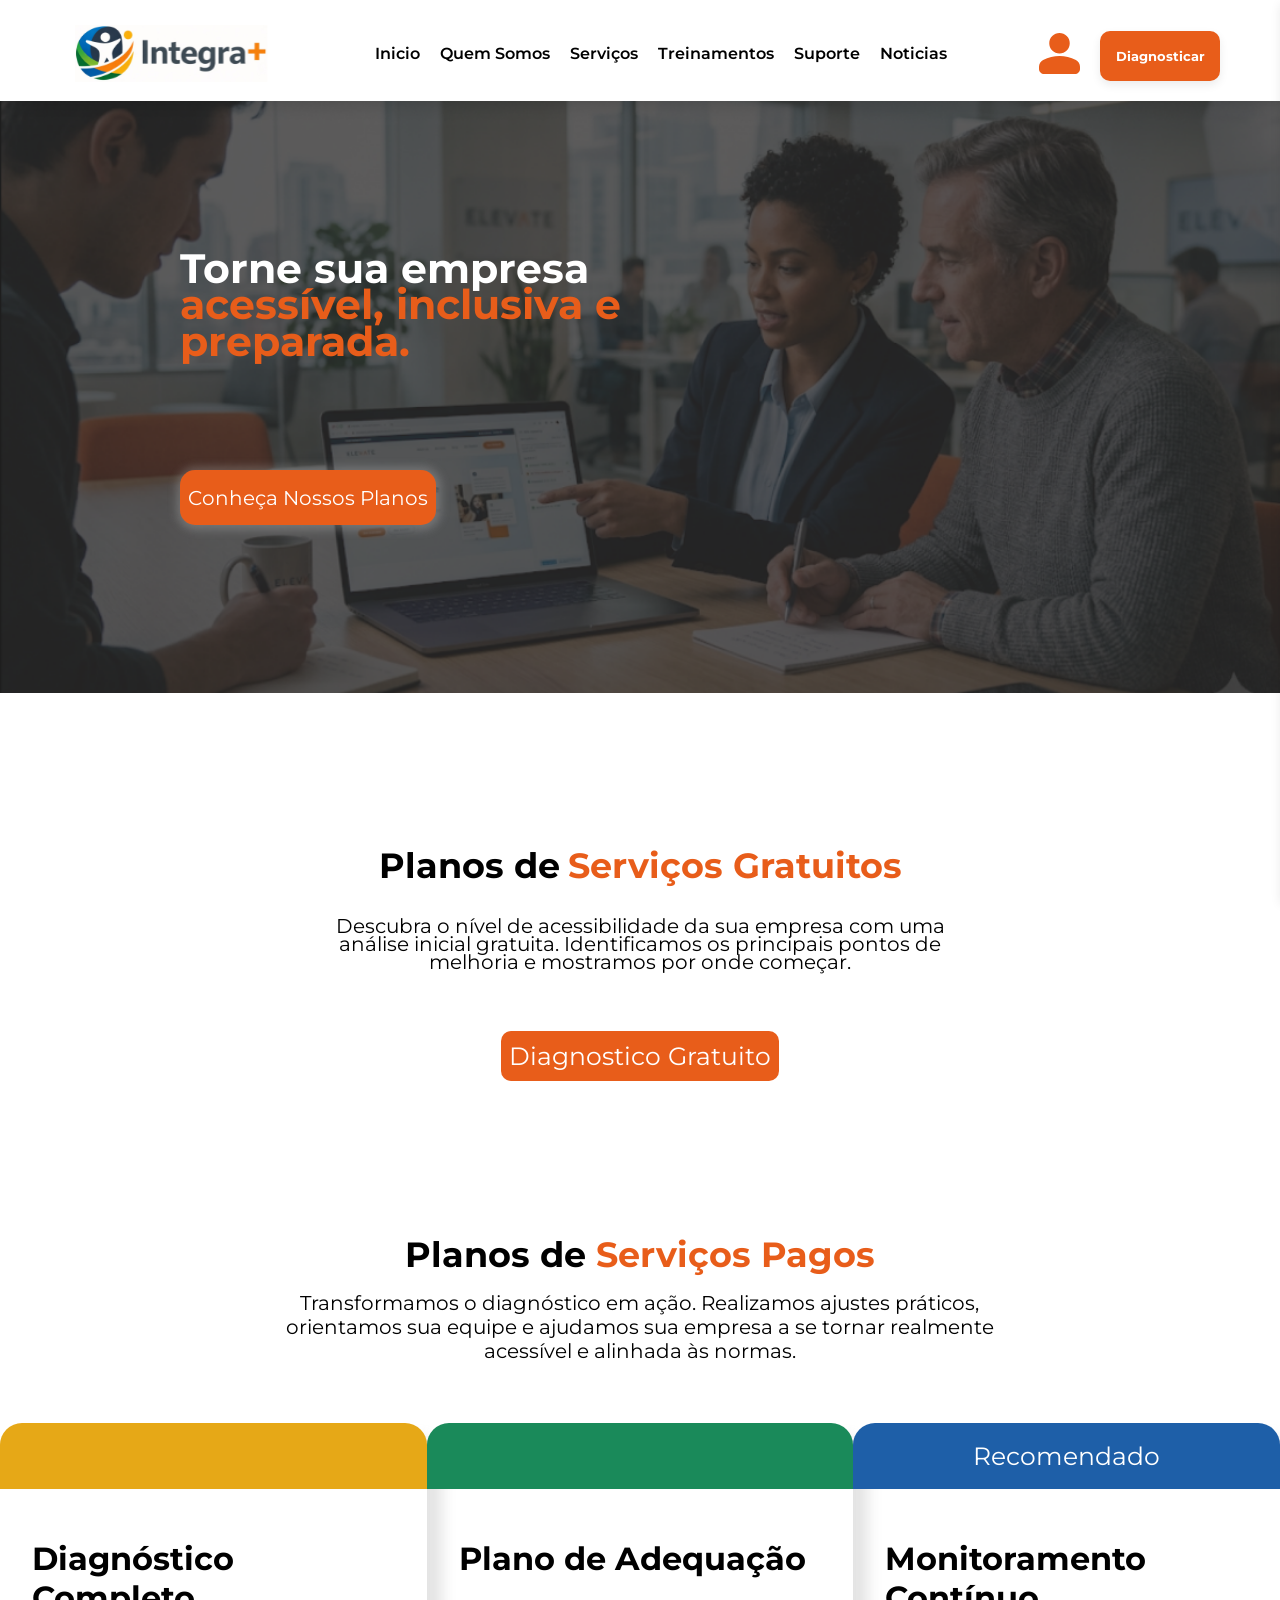
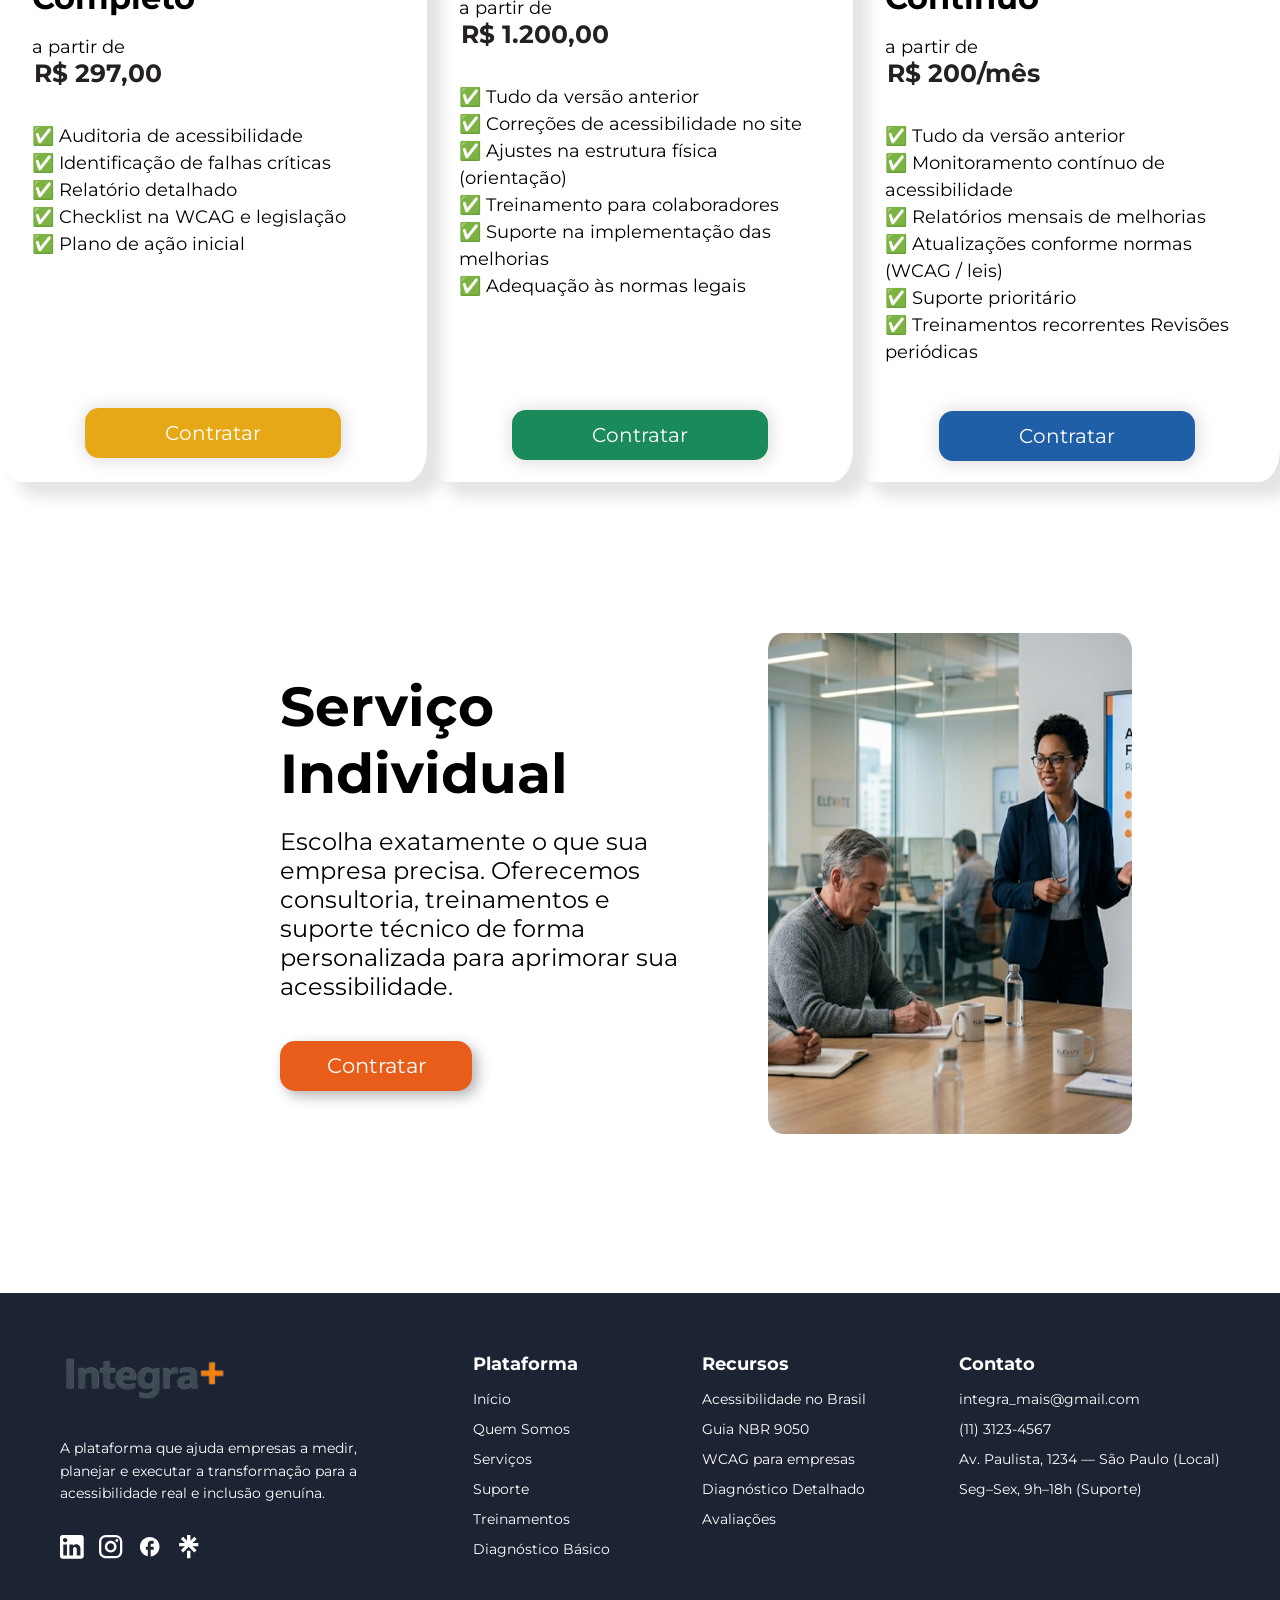
==== pages/03_servicos.html @ da2f867c "trabalho feito" ====
<!DOCTYPE html>
<html lang="pt-br">

<head>
    <meta charset="UTF-8">
    <meta name="viewport" content="width=device-width, initial-scale=1.0">
    <title>Serviços</title>
    <link rel="stylesheet" href="/Css/servicos.css">
    <link rel="stylesheet" href="/Css/header.css">
    <link rel="stylesheet" href="/Css/footer.css">
    <a href="/pages/03_servicos.html"></a>

    <script src="/components/footer.js"></script>
    <script src="/components/header.js"></script>
</head>

<body>
    <header-component></header-component>

    <main>
        <section id="home_page">
            <img src="../img/home-page_serviços.png" alt="" id="home_img">
            <div id="text_home">
                <h1 id="tex_h1">Torne sua empresa <span id="destaque">acessível, inclusiva e preparada.</span></h1>
                <a href="#servicos" id="botao_home">Conheça Nossos Planos</a>
            </div>

        </section>

        <section id="diagnostico">
            <h2 id="titu_h2"> Planos de <span id="destaque"> Serviços Gratuitos</span>
            </h2>
            <p id="titu_p">Descubra o nível de acessibilidade da sua empresa com uma análise inicial gratuita. Identificamos os principais pontos de melhoria e mostramos por onde começar.</p>
            <a href="/pages/07_diagnostico.html" id="botao_diag">Diagnostico Gratuito</a>
        </section>

        <section id="servicos">
            <div id="home_serv">
                <h2 id="serv_h2">Planos de <span id="destaque">Serviços Pagos</span></h2>
                <p id="serv_p">Transformamos o diagnóstico em ação. Realizamos ajustes práticos, orientamos sua equipe e ajudamos sua empresa a se tornar realmente acessível e alinhada às normas.</p>
            </div>

            <div id="conteiner">
                <div class="bloc">
                    <div id="amarelo"></div>
                    <div class="caixa_info">
                        <h3 class="nome_conte">Diagnóstico Completo</h3>
                        <p class="preco">a partir de<br> <span class="num">R$ 297,00</span>
                        </p>
                        <div class="benficios">
                            <p>✅ Auditoria de acessibilidade</p>
                            <p>✅ Identificação de falhas críticas<br></p>
                            <p>✅ Relatório detalhado <br></p>
                            <p>✅ Checklist na WCAG e legislação <br></p>
                            <p>✅ Plano de ação inicial<br></p>
                        </div>
                        <a href="" id="botao_conte">Contratar</a>
                    </div>
                </div>

                <div class="bloc">
                    <div id="azul"></div>
                    <div class="caixa_info">
                        <h3 class="nome_conte">Plano de Adequação</h3>
                        <p class="preco">a partir de<br> <span class="num">R$ 1.200,00</span>
                        </p>
                        <div class="benficios">
                            <p>✅ Tudo da versão anterior</p>
                            <p>✅ Correções de acessibilidade no site<br></p>
                            <p>✅ Ajustes na estrutura física (orientação) <br></p>
                            <p>✅ Treinamento para colaboradores <br></p>
                            <p>✅ Suporte na implementação das melhorias<br></p>
                            <p>✅ Adequação às normas legais<br></p>
                        </div>
                        <a href="" id="botao_conteA">Contratar</a>
                    </div>
                </div>

                <div class="bloc">
                    <div id="verde"> Recomendado</div>
                    <div class="caixa_info">
                        <h3 class="nome_conte">Monitoramento Contínuo</h3>
                        <p class="preco">a partir de<br> <span class="num">R$ 200/mês</span>
                        </p>
                        <div class="benficios">
                            <p>✅ Tudo da versão anterior</p>
                            <p>✅ Monitoramento contínuo de acessibilidade<br></p>
                            <p>✅ Relatórios mensais de melhorias<br></p>
                            <p>✅ Atualizações conforme normas (WCAG / leis)<br></p>
                            <p>✅ Suporte prioritário<br></p>
                            <p>✅ Treinamentos recorrentes Revisões periódicas<br></p>
                        </div>
                        <a href="" id="botao_conteV">Contratar</a>
                    </div>
                </div>
            </div>
        </section>

        <section id="Individual">
            <div id="parte1">
                <h2 id="titulo">Serviço Individual</h2>
                <p id="ind_p">Escolha exatamente o que sua empresa precisa. Oferecemos consultoria, treinamentos e suporte técnico de forma personalizada para aprimorar sua acessibilidade.</p>
                <div id="botao_ind"><a href="/pages/04_treinamentos.html"  >Contratar</a></div>
            </div>
            <div id="parte2">
                <div id="imd_inf"><img src="/img/treinamento_serviços.png" alt=""></div>
            </div>
        </section>

        <section id="espaco"></section>

    </main>

    <footer-componente></footer-componente>
</body>

<div vw class="enabled">
    <div vw-access-button class="active"></div>
    <div vw-plugin-wrapper>
        <div class="vw-plugin-top-wrapper"></div>
    </div>
</div>
<script src="https://vlibras.gov.br/app/vlibras-plugin.js"></script>
<script>
    new window.VLibras.Widget('https://vlibras.gov.br/app')
</script>

<script>
        (function (d) {
            var s = d.createElement("script");
            s.setAttribute("data-account", "SEU_ID_AQUI");
            s.setAttribute("src", "https://cdn.userway.org/widget.js");
            (d.body || d.head).appendChild(s);
        })(document)
</script>


</html>
---- Css/servicos.css ----
@import url('https://fonts.googleapis.com/css2?family=Inter:ital,opsz,wght@0,14..32,100..900;1,14..32,100..900&family=Montserrat:ital,wght@0,100..900;1,100..900&family=Roboto:ital,wght@0,100..900;1,100..900&family=Work+Sans:ital,wght@0,100..900;1,100..900&display=swap');

* {
    margin: 0px;
    padding: 0px;
    box-sizing: border-box;
}

main {
    height: auto;
    color: #fff;
    font-family: "Montserrat", sans-serif;
    display: flex;
    flex-direction: column;
    gap: 80px;
}

#home_page {
    width: 100%;
    height: auto;
    display: flex;
    position: relative;
}

#home_img {
    height: 100%;
    width: 100%;
}

#text_home {
    position: absolute;
    /* border: 1px solid seagreen; */
    width: 40%;
    height: 320px;
    z-index: 1;
    top: 150px;
    left: 180px;
    font-size: 27px;
    line-height: 0.90;
    display: flex;
    flex-direction: column;
    gap: 110px;
}

#destaque {
    color: #E85D1A;
}

#botao_home {
    /* border: 1px solid black; */
    width: 50%;
    height: 55px;
    display: flex;
    justify-content: center;
    align-items: center;
    font-size: 20px;

    background-color: #E85D1A;
    border-radius: 15px;
    box-shadow: 1px 1px 10px 4px rgba(197, 197, 197, 0.3);
}

#botao_home:hover {
    transform: translateY(-3px);
    background-color: rgb(196, 77, 20);
}

#diagnostico {
    /* border: 1px solid green; */
    width: 75%;
    text-align: center;
    height: 380px;
    margin: auto;
    align-items: center;
    flex-direction: column;
    justify-content: center;
    display: flex;
    color: #000;
    gap: 30px;
}

#titu_h2 {
    /* border: 1px solid purple; */
    height: auto;
    width: 80%;
    gap: 8px;
    display: flex;
    justify-content: center;
    align-items: center;
    font-size: 35px;
}

#titu_p {
    /* border: 1px solid navy; */
    height: auto;
    width: 70%;
    font-size: 20px;
    line-height: 0.90;
}

#botao_diag {
    /* border: 1px solid slateblue; */
    background-color: #E85D1A;
    color: #fff;
    height: 50px;
    font-size: 25px;
    width: 29%;
    display: flex;
    justify-content: center;
    align-items: center;
    border-radius: 10px;
    margin-top: 30px;
}

#botao_diag:hover {
    transform: translateY(-3px);
    background-color: rgb(196, 77, 20);
}

/* preços */
#servicos {
    /* border: 3px solid firebrick; */
    width: 100%;
    height: auto;
    display: flex;
    flex-direction: column;
    justify-content: center;
    align-items: center;

}

#home_serv {
    /* border: 1px solid black; */
    width: 80%;
    height: auto;
    display: flex;
    flex-direction: column;
    justify-content: center;
    align-items: center;
    color: #000;
    text-align: center;

}

#serv_h2 {
    font-size: 35px;
}

#serv_p {
    width: 70%;
    margin-top: 15px;
    font-size: 20px;
}

#conteiner {
    margin-top: 40px;
    /* border: 7px solid seagreen; */
    height: 700px;
    width: 100%;
    display: flex;
    justify-content: space-around;
    flex-direction: row;
    align-items: center;
}

.bloc {
    color: #000;
    /* border: 2px solid firebrick; */
    height: 659px;
    width: 428px;
    border-radius: 5%;
    box-shadow: 15px 15px 14px rgba(167, 166, 166, 0.3);
}

.bloc:hover {
    transform: translateY(-5px);
    background-color: #f9f8f8;
}

.caixa_info {
    display: flex;
    justify-content: center;
    align-items: center;
    flex-direction: column;
}

#amarelo {
    /* border: 1px solid black; */
    height: 10%;
    width: 100%;
    background-color: #E6A817;
    border-radius: 22px 22px 0px 0px;
}

#azul {
    /* border: 1px solid black; */
    height: 10%;
    width: 100%;
    background-color: #1A8A5A;
    border-radius: 22px 22px 0px 0px;
}

#verde {
    /* border: 1px solid black; */
    height: 10%;
    width: 100%;
    display: flex;
    justify-content: center;
    align-items: center;
    color: #fff;
    font-size: 25px;
    background-color: #1E5FA8;
    border-radius: 22px 22px 0px 0px;
}

.nome_conte {
    margin-top: 50px;
    /* border: 1px solid purple; */
    width: 85%;
    height: auto;
    font-size: 32px;
}

.preco {
    /* border: 1px solid darkolivegreen; */
    margin-top: 19px;
    width: 85%;
    font-size: 18px;
    height: auto;
}

.num {
    margin-left: 2px;
    font-size: 25px;
    font-weight: bolder;
    color: #252121;
}

.benficios {
    margin-top: 35px;
    /* border: 2px solid slateblue; */
    width: 85%;
    height: auto;
    font-size: 18px;
    line-height: 1.50;
}

#botao_conte {
    width: 60%;
    height: 50px;
    margin-top: 150px;
    color: #ffffff;
    display: flex;
    background-color: #E6A817;
    font-size: 20px;
    justify-content: center;
    align-items: center;
    border-radius: 14px;
    box-shadow: 1px 1px 14px 4px rgba(167, 166, 166, 0.3);
}

#botao_conte:hover {
    background-color: #bf8a0e;
}

#botao_conteA {
    width: 60%;
    height: 50px;
    margin-top: 110px;
    color: #ffffff;
    display: flex;
    background-color: #1A8A5A;
    font-size: 20px;
    justify-content: center;
    align-items: center;
    border-radius: 14px;
    box-shadow: 1px 1px 14px 4px rgba(167, 166, 166, 0.3);
}

#botao_conteA:hover {
    background-color: #0e6740;
}

#botao_conteV {
    width: 60%;
    height: 50px;
    margin-top: 45px;
    color: #ffffff;
    display: flex;
    background-color: #1E5FA8;
    font-size: 20px;
    justify-content: center;
    align-items: center;
    border-radius: 14px;
    box-shadow: 1px 1px 14px 4px rgba(167, 166, 166, 0.3);
}

#botao_conteV:hover {
    background-color: #134278;
}

#Individual {
    /* border: 1px solid #E6A817; */
    width: 100%;
    height: 590px;
    display: flex;
    flex-direction: row;
}

#parte1 {
    /* border: 1px solid red; */
    width: 60%;
    height: 100%;
    color: #000;
}

#titulo {
    font-size: 55px;
    margin-left: 280px;
    margin-top: 90px;
}

#ind_p {
    font-size: 24px;
    /* border: 2px solid slateblue; */
    margin-top: 20px;
    width: 55%;
    margin-left: 280px;
}

#botao_ind {
    /* border: 1px solid seagreen; */
    font-size: 21px;
    display: flex;
    color: #ffffff;
    justify-content: center;
    align-items: center;
    margin-left: 280px;
    margin-top: 40px;
    height: 50px;
    width: 25%;
    border-radius: 15px;
    background-color: #E85D1A;
    box-shadow: 5px 5px 14px rgba(0, 0, 0, 0.3);
}

#botao_ind:hover {
    background-color: rgb(196, 77, 20);
}

#imd_inf {
    /* border:2px solid #1a1de8; */
    height: 85%;
    width: 90%;
    display: flex;
    margin-top: 50px;
}

#imd_inf img {
    height: 100%;
    width: 100%
}

#espaco {
    height: 40px;
}

.enabled {
    position: fixed !important;
    bottom: 20px !important;
    right: 10px !important;
    left: auto !important;
}

div#userwayAccessibilityIcon,
.userway_buttons_wrapper,
.u_w {

    bottom: 20px !important;
    left: 22px !important;
    right: auto !important;
    top: auto !important;
}

@media (min-width: 768px) and (max-width: 1024px) {
    main {
        gap: 50px;
    }

    /* Hero */
    #text_home {
        width: 55%;
        top: 80px;
        left: 60px;
        font-size: 22px;
        gap: 70px;
        height: auto;
    }

    #botao_home {
        width: 65%;
        height: 50px;
        font-size: 18px;
    }

    /* Diagnóstico */
    #diagnostico {
        width: 90%;
        height: auto;
        padding: 40px 0;
        gap: 20px;
    }

    #titu_h2 {
        font-size: 28px;
        width: 100%;
    }

    #titu_p {
        font-size: 17px;
        width: 85%;
    }

    #botao_diag {
        font-size: 20px;
        width: 42%;
        height: 48px;
    }

    /* Serviços */
    #home_serv {
        width: 90%;
    }

    #serv_h2 {
        font-size: 28px;
    }

    #serv_p {
        font-size: 17px;
        width: 85%;
    }

    #conteiner {
        height: auto;
        flex-direction: column;
        gap: 30px;
        padding: 0 20px;
        align-items: center;
    }

    .bloc {
        width: 90%;
        max-width: 480px;
        height: auto;
        padding-bottom: 30px;
    }

    #amarelo,
    #azul,
    #verde {
        height: 70px;
    }

    .nome_conte {
        margin-top: 30px;
        font-size: 26px;
    }

    #botao_conte,
    #botao_conteA,
    #botao_conteV {
        margin-top: 30px;
        width: 70%;
    }

    /* Seção Individual */
    #Individual {
        display: flex;
        align-items: center;
        justify-content: center;
        height: auto;
    }

    #parte1 {
        width: 100%;
        display: flex;
        flex-direction: column;
        align-items: center;
        text-align: center;
    }

    #titulo {
        font-size: 40px;
        margin-left: 0;
        margin-top: 50px;
        width: 80%;
    }

    #ind_p {
        font-size: 20px;
        width: 80%;
        margin-left: 0;
    }

    #botao_ind {
        margin-left: 0;
        width: 50%;
        font-size: 18px;
    }

    #imd_inf {
        display: none;
    }
}

/* celular */
@media (max-width: 600px) {
    main {
        gap: 40px;
    }

    /* Hero */
    #home_page {
        min-height: 320px;
    }

    #home_img {
        object-fit: cover;
        min-height: 320px;
    }

    #text_home {
        width: 85%;
        top: 40px;
        left: 20px;
        font-size: 16px;
        gap: 40px;
        height: auto;
    }

    #botao_home {
        width: %;
        height: 44px;
        font-size: 15px;
        border-radius: 10px;
    }

    /* Diagnóstico */
    #diagnostico {
        width: 95%;
        padding: 30px 0;
        gap: 16px;
        height: auto;
    }

    #titu_h2 {
        font-size: 22px;
        width: 100%;
        flex-direction: column;
        text-align: center;
    }

    #titu_p {
        font-size: 15px;
        width: 95%;
        line-height: 1.4;
    }

    #botao_diag {
        font-size: 16px;
        width: 70%;
        height: 44px;
    }

    /* Serviços */
    #servicos {
        padding: 0 10px;
    }

    #home_serv {
        width: 100%;
    }

    #serv_h2 {
        font-size: 22px;
    }

    #serv_p {
        font-size: 15px;
        width: 95%;
    }

    #conteiner {
        flex-direction: column;
        height: auto;
        gap: 24px;
        padding: 0 10px;
        margin-top: 24px;
    }

    .bloc {
        width: 100%;
        max-width: 100%;
        height: auto;
        padding-bottom: 24px;
        border-radius: 16px;
    }

    .bloc:hover {
        transform: none;
    }

    #amarelo,
    #azul,
    #verde {
        height: 60px;
        font-size: 18px;
    }

    .nome_conte {
        margin-top: 20px;
        font-size: 22px;
    }

    .preco {
        font-size: 15px;
        margin-top: 12px;
    }

    .num {
        font-size: 20px;
    }

    .benficios {
        font-size: 15px;
        margin-top: 20px;
    }

    #botao_conte,
    #botao_conteA,
    #botao_conteV {
        width: 80%;
        height: 44px;
        font-size: 16px;
        margin-top: 20px;
    }

    /* Seção Individual */
    #Individual {
        display: flex;
        align-items: center;
        justify-content: center;
        height: auto;
    }

    #parte1 {
        width: 100%;
        display: flex;
        flex-direction: column;
        align-items: center;   
        text-align: center;
    }

    #titulo {
        font-size: 28px;
        margin-left: 0;        
        margin-top: 30px;
        width: 85%;
    }

    #ind_p {
        font-size: 15px;
        width: 85%;
        margin-left: 0;      
        margin-top: 12px;
    }

    #botao_ind {
        margin-left: 0;         
        margin-top: 20px;
        width: 70%;
        height: 44px;
        font-size: 15px;
    }

    #imd_inf {
        display: none;
    }
}
---- Css/header.css ----
@import url('https://fonts.googleapis.com/css2?family=Inter:ital,opsz,wght@0,14..32,100..900;1,14..32,100..900&family=Montserrat:ital,wght@0,100..900;1,100..900&family=Roboto:ital,wght@0,100..900;1,100..900&family=Work+Sans:ital,wght@0,100..900;1,100..900&display=swap');


*{
    margin: 0px;
    padding: 0px;
    box-sizing: border-box;
}

/*Parte adicional do código, tive que adicionar como forma de tornar a header 
responsiva de verdade*/

.header_container{
    max-width: 1200px;
    margin: 0 auto;
    padding: 0 20px;

    display: flex;
    align-items: center;
    justify-content: space-between;
}

header{
    box-shadow: 0px 4px 10px rgb(0, 0, 0,  0.08);
    gap: 30px;
    margin-top: 30px;
    background-color: white;
    padding-top: 10px;
    margin-top: 0px;
    
}

.container_logo{
    padding: 15px;

}

.links_container{
    display: flex;
    align-items: center;
    justify-content: center;
    gap: 20px;
    font-family: "Montserrat", sans-serif;
    font-optical-sizing: auto;
    font-weight: 600;
    font-style: normal;
    font-style: normal;
}

.links_container a{
    position: relative;
    padding-bottom: 5px;
    transition: color 0.3s ease;
}

.links_container a:hover{
    color: #E85D1A;
}

.links_container a::after{
    content: '';
    position: absolute;
    bottom: 0;
    left: 50%;
    width: 0;
    height: 2px;
    background-color: #E85D1A;
    transition: width 0.3 ease, left 0.3s ease; 
}

.links_container a:hover::after{
    width: 100%;
    left: 0;
}

.container_botoes{
    display: flex;
    align-items: center;
    gap: 20px;
}

.botao_de_diagnostico{
    width: 120px;
    height: 50px;
    border-radius: 10px;
    border: none;
    font-family: "Montserrat", sans-serif;
    font-weight: 700;
    color:white;
    background-color: #E85D1A;
    box-shadow: 0px 4px 10px rgb(0, 0, 0,  0.08);
    transition: transform 0.3s ease; 
    cursor: pointer;
}

.botao_de_diagnostico:hover{
    transform: scale(1.1);
    box-shadow: 0px 6px 15px rgb(232, 93, 26, 0.4);
}

.icone_perfil {
    display: block;
    background: none;
    border: none;
    cursor: pointer;
    transition: transform 0.3s ease, box-shadow 0.3s ease;
}

.botao_menu_lateral{
    display: none;
    background: none;
    border: none;
    cursor: pointer;
    transition: transform 0.3s ease, box-shadow 0.3s ease;
}
.icone_perfil:hover{
    transform: translateY(-5px);
    filter: drop-shadow(0px 5px 10px rgb(232, 93, 26, 0.3));
}

.botao_menu_lateral:hover{
    transform: translateY(-5px);
}

.botao_menu_lateral img{
    width: 35px;
    height: auto;
    display: block;
    
}


/* Estilização do menu lateral 
-------------------------------------*/

/*area de fora do menu*/

.container_menu_lateral{
    position: fixed;
    top: 0px;
    right: 0px;
    width: 300px;
    height: 100vh;
    background-color: white;
    z-index: 2000;
    padding: 20px;
    box-shadow: 0px 4px 10px rgb(0, 0, 0,  0.08); 

    transform: translateX(100%);
    transition: transform 0.4s ease-in-out;

    display: flex;
    flex-direction: column;
} 

.container_menu_lateral.ativo{
    transform: translateX(0);
}
/*area de dentro do menu*/

.header_menu_lateral{
    display: flex;
    justify-content: space-between;
    align-items: center;
    width: 100%;
    margin-bottom: 20px;

}

.botoes_menu_lateral{
    display: flex;
    gap: 15px;
    margin-top: 40px;

}

.botao_cadastre_se{
    width: 120px;
    height: 40px;
    font-family: "Montserrat", sans-serif;
    font-size: 14px;
    cursor: pointer;
    background-color: #E85D1A;
    color: white;
    border-radius: 10px;
    border: none;
    font-weight: 600;
}


.botao_entrar{
    width: 100px;
    height: 40px;
    background: none;
    border: 2px solid black;
    padding: 10px 15px;
    border-radius: 10px;
    font-weight: 600;
    font-size: 14px;
}

.botao_fechar{
    background: none;
    border: none;
    cursor: pointer;
    margin-left: 50px;
}

.menu_lateral_links{
    display: flex;
    flex-direction: column;
    gap: 20px;
    margin-top: 30px;
    font-family: "Montserrat", sans-serif;
    font-weight: 600
    
}

.menu_lateral_links a, 
.botoes_menu_lateral button, 
.botao_fechar {
    transition: all 0.3s ease;
    cursor: pointer;
    position: relative;
}

.menu_lateral_links a:hover {
    color: #E85D1A;
}  

.menu_lateral_links a::after {
    content: '';
    position: absolute;
    bottom: -2px;
    left: 50%;
    width: 0;
    height: 2px;
    background-color: #E85D1A;
    transition: width 0.3s ease, left 0.3s ease;
}

.menu_lateral_links a:hover::after {
    width: 100%;
    left: 0;
}

.botoes_menu_lateral button:hover {
    transform: translateY(-5px); 
    box-shadow: 0px 5px 15px rgba(0, 0, 0, 0.1);       
    }

.botao_fechar:hover {
    transform: translateY(-3px);
    filter: brightness(1.2);
    }


    a{ 
        text-decoration: none;
        color: inherit;
    }

.overlay{
    position: fixed;
    top: 0;
    left: 0;
    width: 100%;
    height: 100%;
    background: rgba(0, 0, 0, 0.5);
    z-index: 1500;
    display: none;
}

.overlay.ativo{
    display: block;
}

/*-------------   VERSÃO TABLET  -----------------*/

    @media(max-width: 1024px) and (min-width: 421px) {
      
        header {
            padding: 10px;
            justify-content: space-between;
            padding-left: 40px;
        }

        .links_container{
            display: none;
        }

        .container_logo{
            margin-left: 0;
            padding: 10px 0;;

        }

        .container_botoes{
            display: flex;
            gap: 15px;
            padding-right: 40px;
        }

        .botao_de_diagnostico{
            display: none;
        }

        .botao_menu_lateral{
           display: block;
           cursor: pointer;
        }
}   




/*-------------  VERSÃO MOBILE -----------------*/

 @media(max-width: 420px) {

      header {
            padding-left: 0;
            justify-content: space-between;
            margin-left: 0;
        }

        .links_container{
            display: none;
        }

        .container_logo{
            margin-left: 0;
            padding: 5px;

        }

        .container_botoes{
            display: flex;
            gap: 15px;
            padding-right: 40px;
        }

        .botao_de_diagnostico{
            display: none;
        }

        .botao_menu_lateral{
           display:inline;
           cursor: pointer;
        } 
    }
---- Css/footer.css ----
@import url('https://fonts.googleapis.com/css2?family=Inter:ital,opsz,wght@0,14..32,100..900;1,14..32,100..900&family=Montserrat:ital,wght@0,100..900;1,100..900&family=Roboto:ital,wght@0,100..900;1,100..900&family=Work+Sans:ital,wght@0,100..900;1,100..900&display=swap');

*{
    padding: 0px;
    box-sizing: border-box;
    margin: 0px;
}

footer{
    background-color:#1C2333 ;
    font-family: "Montserrat", sans-serif;
    padding: 60px 0; 
}


.footer_container{
    max-width: 1200px;
    margin: 0 auto;
    padding: 0 20px;

    display: flex;
    justify-content: space-between; 
    align-items: flex-start; 
    flex-wrap: wrap;
    gap: 30px; 
}


.footer_info {
    flex: 1; 
    min-width: 250px; 
    max-width: 320px; 
}

.logo_footer{
    width: 180px;
    margin-bottom: 25px; 
}

.footer_description {
    color: white;
    font-size: 14px;
    line-height: 1.6; 
    margin-bottom: 30px; 
}

.container_rede_sociais{
    display: flex;
    gap: 15px;
}

.container_rede_sociais img {
    width: 24px;
}

.footer_links{
    display: flex;
    flex-direction: column;

}

.footer_links h4 {
    color: white;
    font-weight: 700;
    font-size: 18px;
    text-transform: none;
    margin-bottom: 15px;
}


.footer_links nav{
    display: flex;
    flex-direction: column;
    gap: 12px; 
}


.footer_links a, .info_contato {
    color: white;
    text-decoration: none;
    font-size: 14px;
    font-weight: 400;
}

.footer_links a:hover {
    text-decoration: underline;
}

footer-componente{
    display: block; 
    transform: translateY(30px);
    transition: all 1.2s cubic-bezier(0.22, 1, 0.36, 1);
}

footer-componente.footer-visivel{
    opacity: 1;
    transform: translateY(0);
}

.container_rede_sociais a img{
    transition: transform 0.3s ease;
}

.container_rede_sociais a:hover img{
    transform: scale(1.2) translateY(-8px);
    filter: drop-shadow(0px 0px 10px rgba(232, 93, 26, 0.6)) brightness(1.2);
}

.footer_links a{
    position: relative;
    transition: color 0.3s ease, padding-left 0.3s ease;
}

.footer_links a:hover{
    color: #E85D1A;
    padding-left: 5px;
    text-decoration: none;
}

.footer_links nav a {
    transition: transform 0.3s ease, color 0.3s ease;
    display: inline-block; 
}

.footer_links nav a:hover {
    transform: translateX(8px);
    color: #E85D1A;
}

.coluna {
    opacity: 0;
    transform: translateY(30px);
    transition: opacity 0.6s ease, transform 0.6s ease;
}

/* ------------------ Tablet ------------------ */

@media (max-width: 1024px){

    .footer_container {
        justify-content: flex-start; 
        gap: 40px;
    }
}

/* ------------------ Mobile ------------------ */

@media (max-width: 768px){
    .footer_container {
        flex-direction: row; 
        align-items: flex-start;
        gap: 40px;
    }

    .footer_info {
        max-width: 100%; 
        width: 100%;
    }

        .footer_plataforma{
            width: 100%;
        }

        .footer_plataforma nav{
            gap:15px
        }

        .footer_links h4{
            margin-bottom: 10px;
        }

         .footer_recursos{
            display: none;
          }

          .footer_contato{
            display: none;
          }
    }
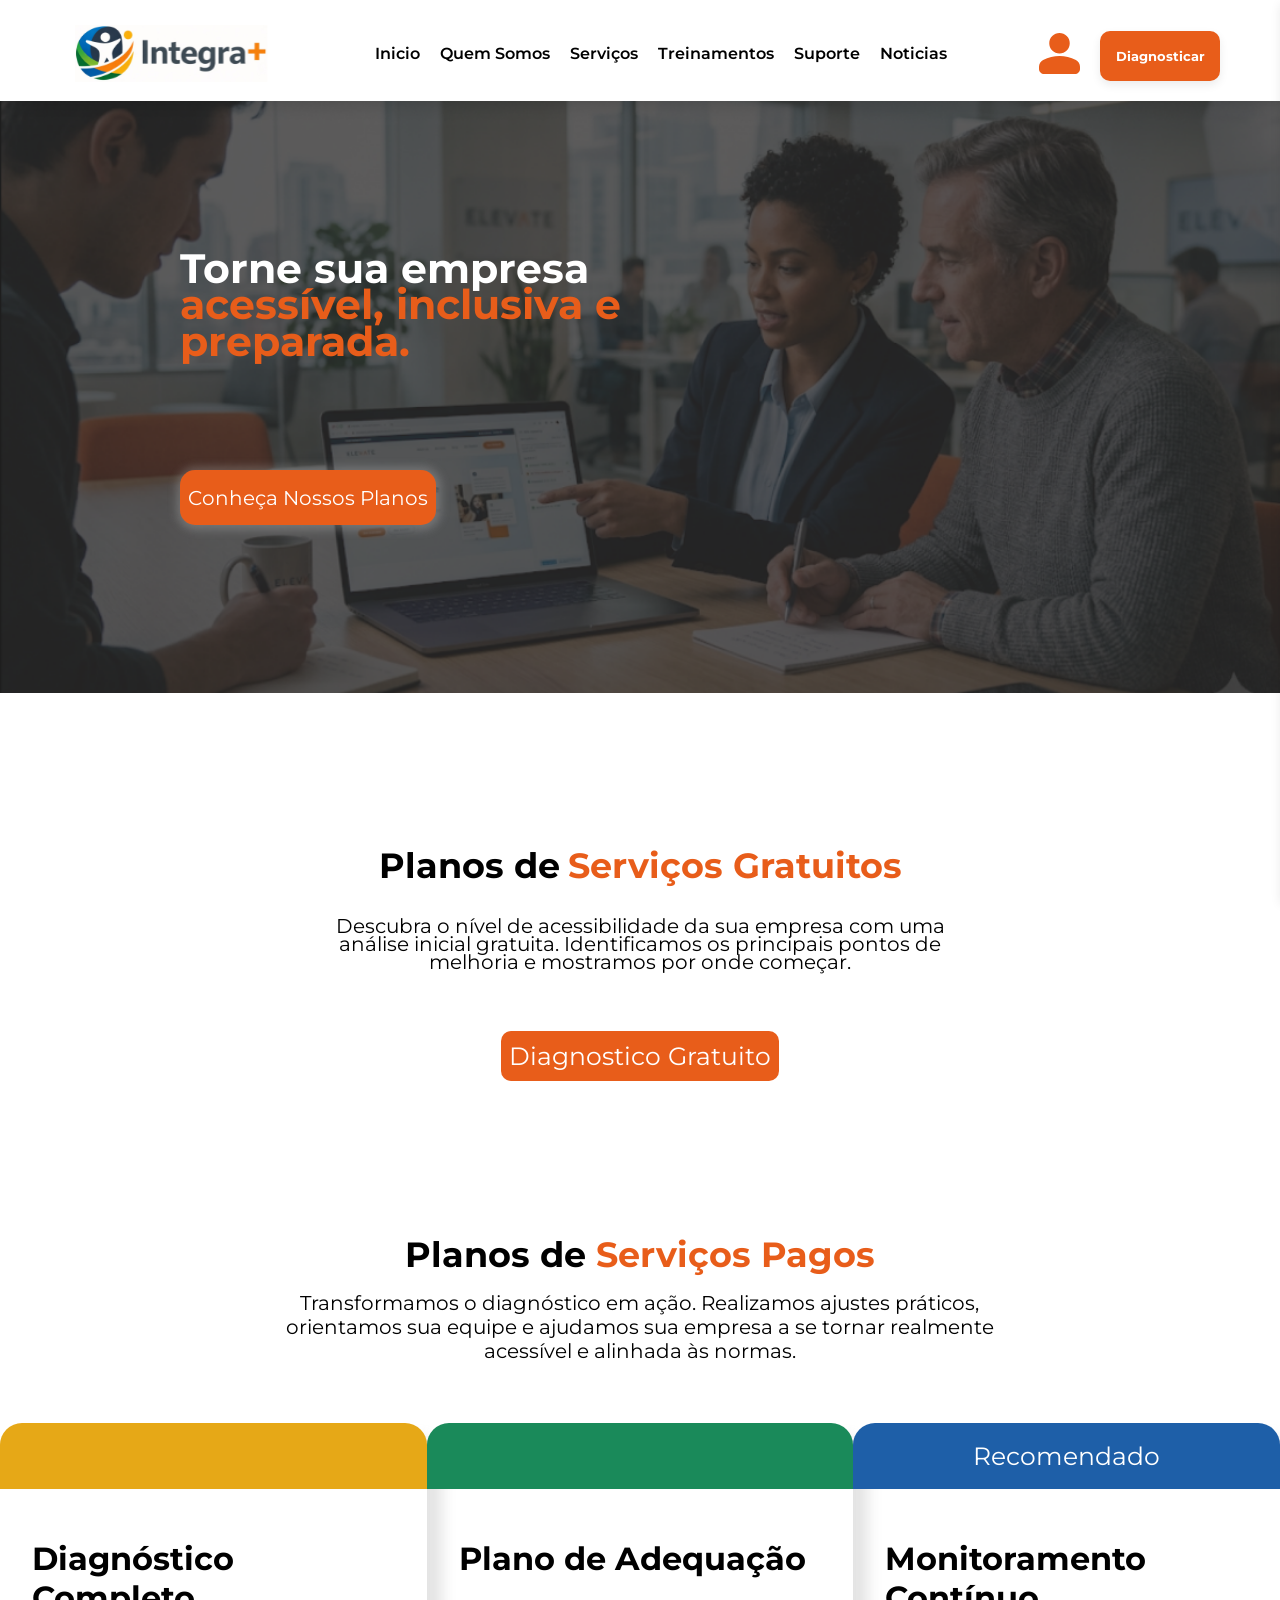
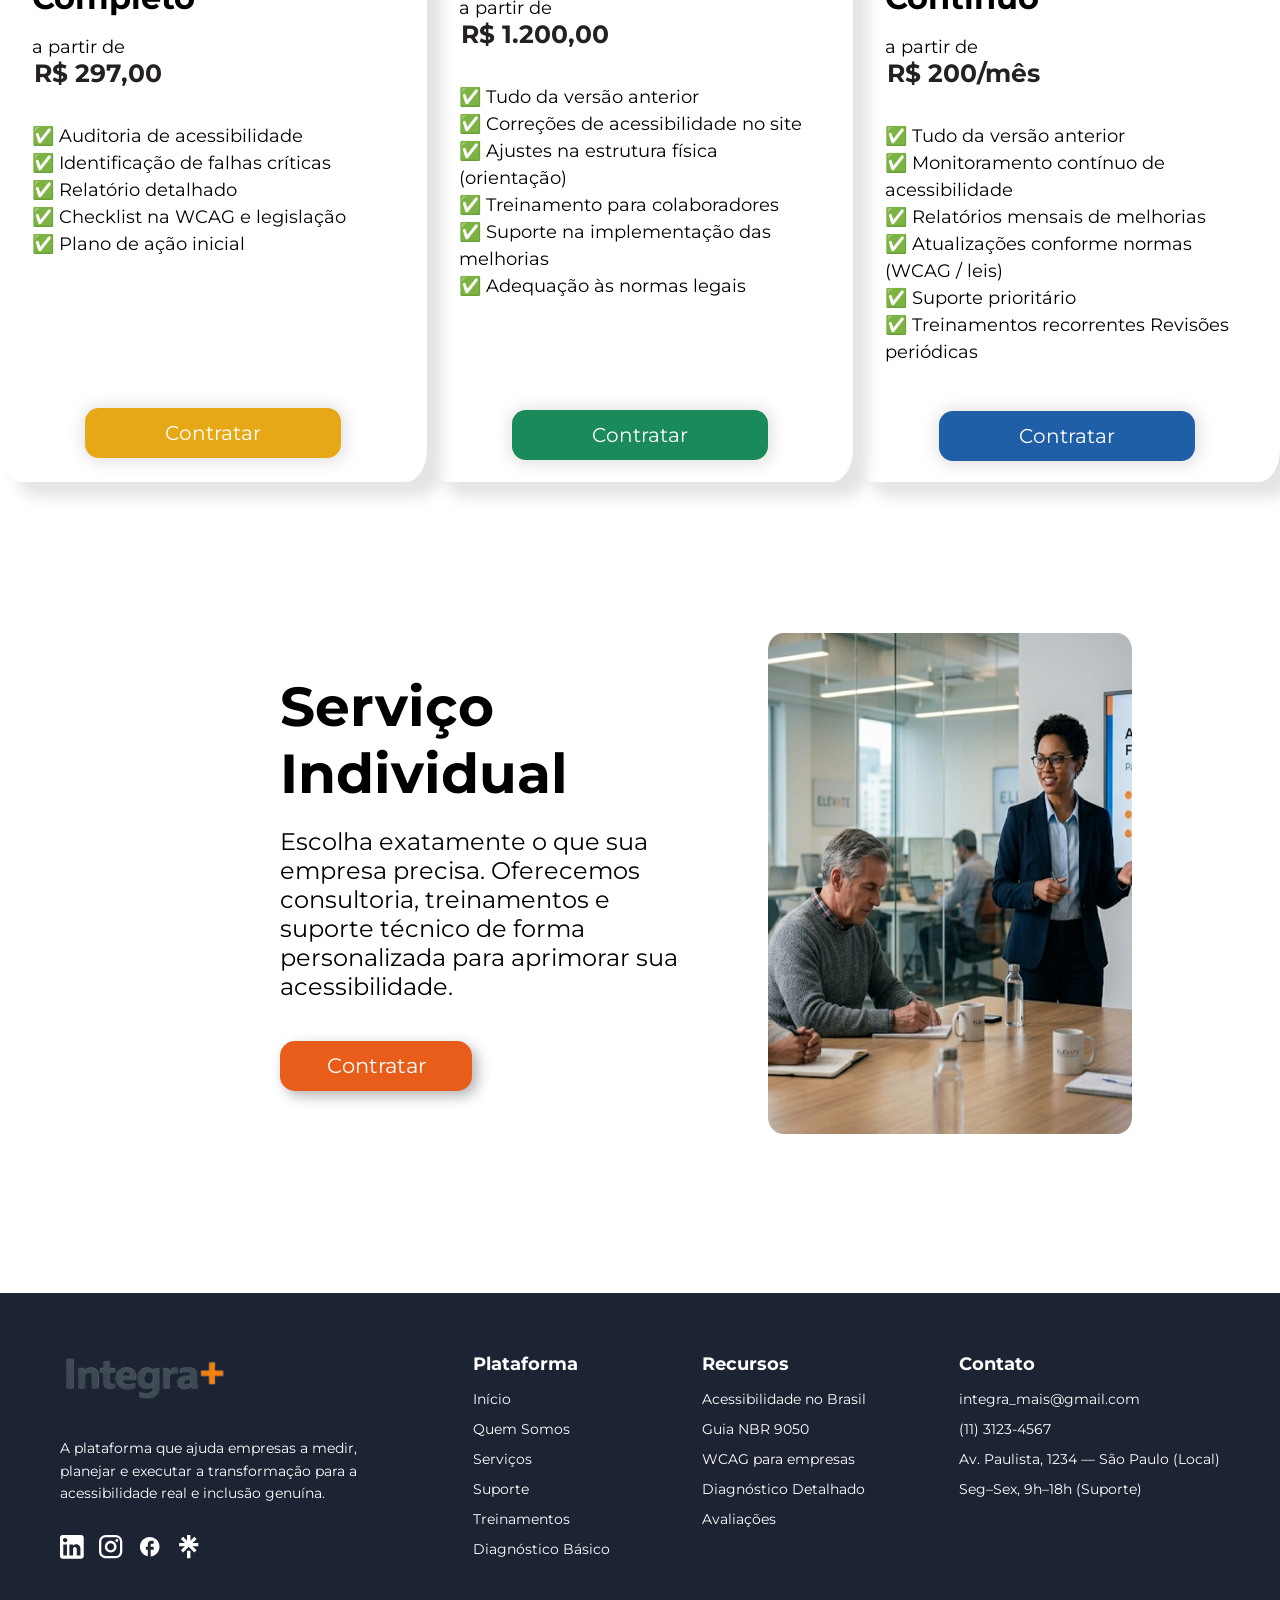
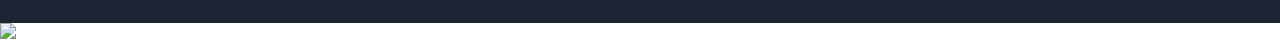
==== commit 676a594c: "Enviando tudo para o github" ====
--- a/pages/03_servicos.html
+++ b/pages/03_servicos.html
@@ -134,5 +134,5 @@
         })(document)
 </script>
 
-
+<script src="../Js/chatbot.js"></script>
 </html>
--- a/Css/servicos.css
+++ b/Css/servicos.css
@@ -386,8 +386,6 @@
     main {
         gap: 50px;
     }
-
-    /* Hero */
     #text_home {
         width: 55%;
         top: 80px;
@@ -520,7 +518,6 @@
         gap: 40px;
     }
 
-    /* Hero */
     #home_page {
         min-height: 320px;
     }
@@ -540,7 +537,7 @@
     }
 
     #botao_home {
-        width: %;
+        width:50%;
         height: 44px;
         font-size: 15px;
         border-radius: 10px;
--- a/Css/header.css
+++ b/Css/header.css
@@ -351,3 +351,23 @@
         } 
     }
 
+/*------------------Posicionamento das ferramentas de sustentabilidade------------------------*/
+
+.enabled{
+    position: fixed !important;
+    bottom: 20px !important;
+    right: 10px !important;
+    left: auto !important;
+}
+
+div#userwayAccessibilityIcon, 
+.userway_buttons_wrapper, 
+.u_w {
+
+    bottom: 20px !important;
+    left: 10px !important;
+    right: auto !important; 
+    top: auto !important;
+}
+
+
--- a/Css/footer.css
+++ b/Css/footer.css
@@ -179,3 +179,22 @@
           }
     }
 
+/*------------------Posicionamento das ferramentas de sustentabilidade------------------------*/
+
+.enabled{
+    position: fixed !important;
+    bottom: 20px !important;
+    right: 10px !important;
+    left: auto !important;
+}
+
+div#userwayAccessibilityIcon, 
+.userway_buttons_wrapper, 
+.u_w {
+
+    bottom: 20px !important;
+    left: 10px !important;
+    right: auto !important; 
+    top: auto !important;
+}
+
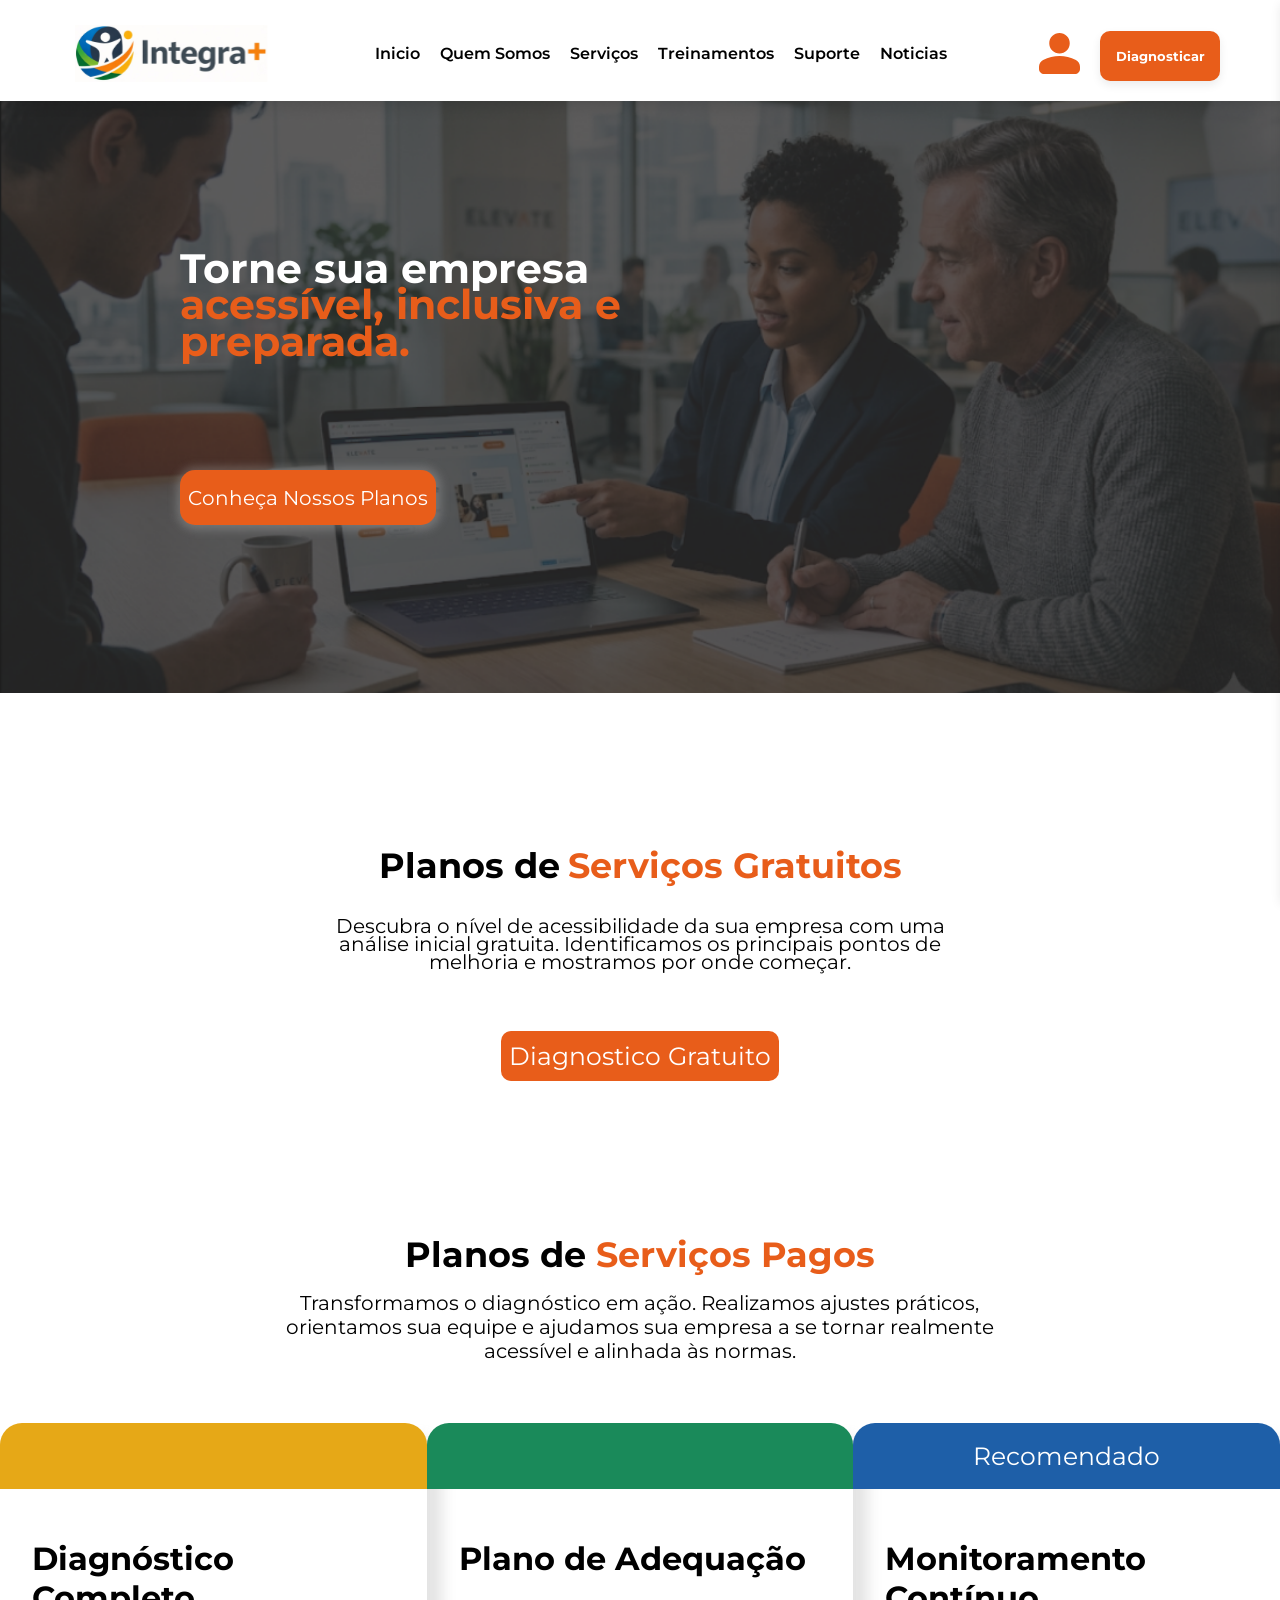
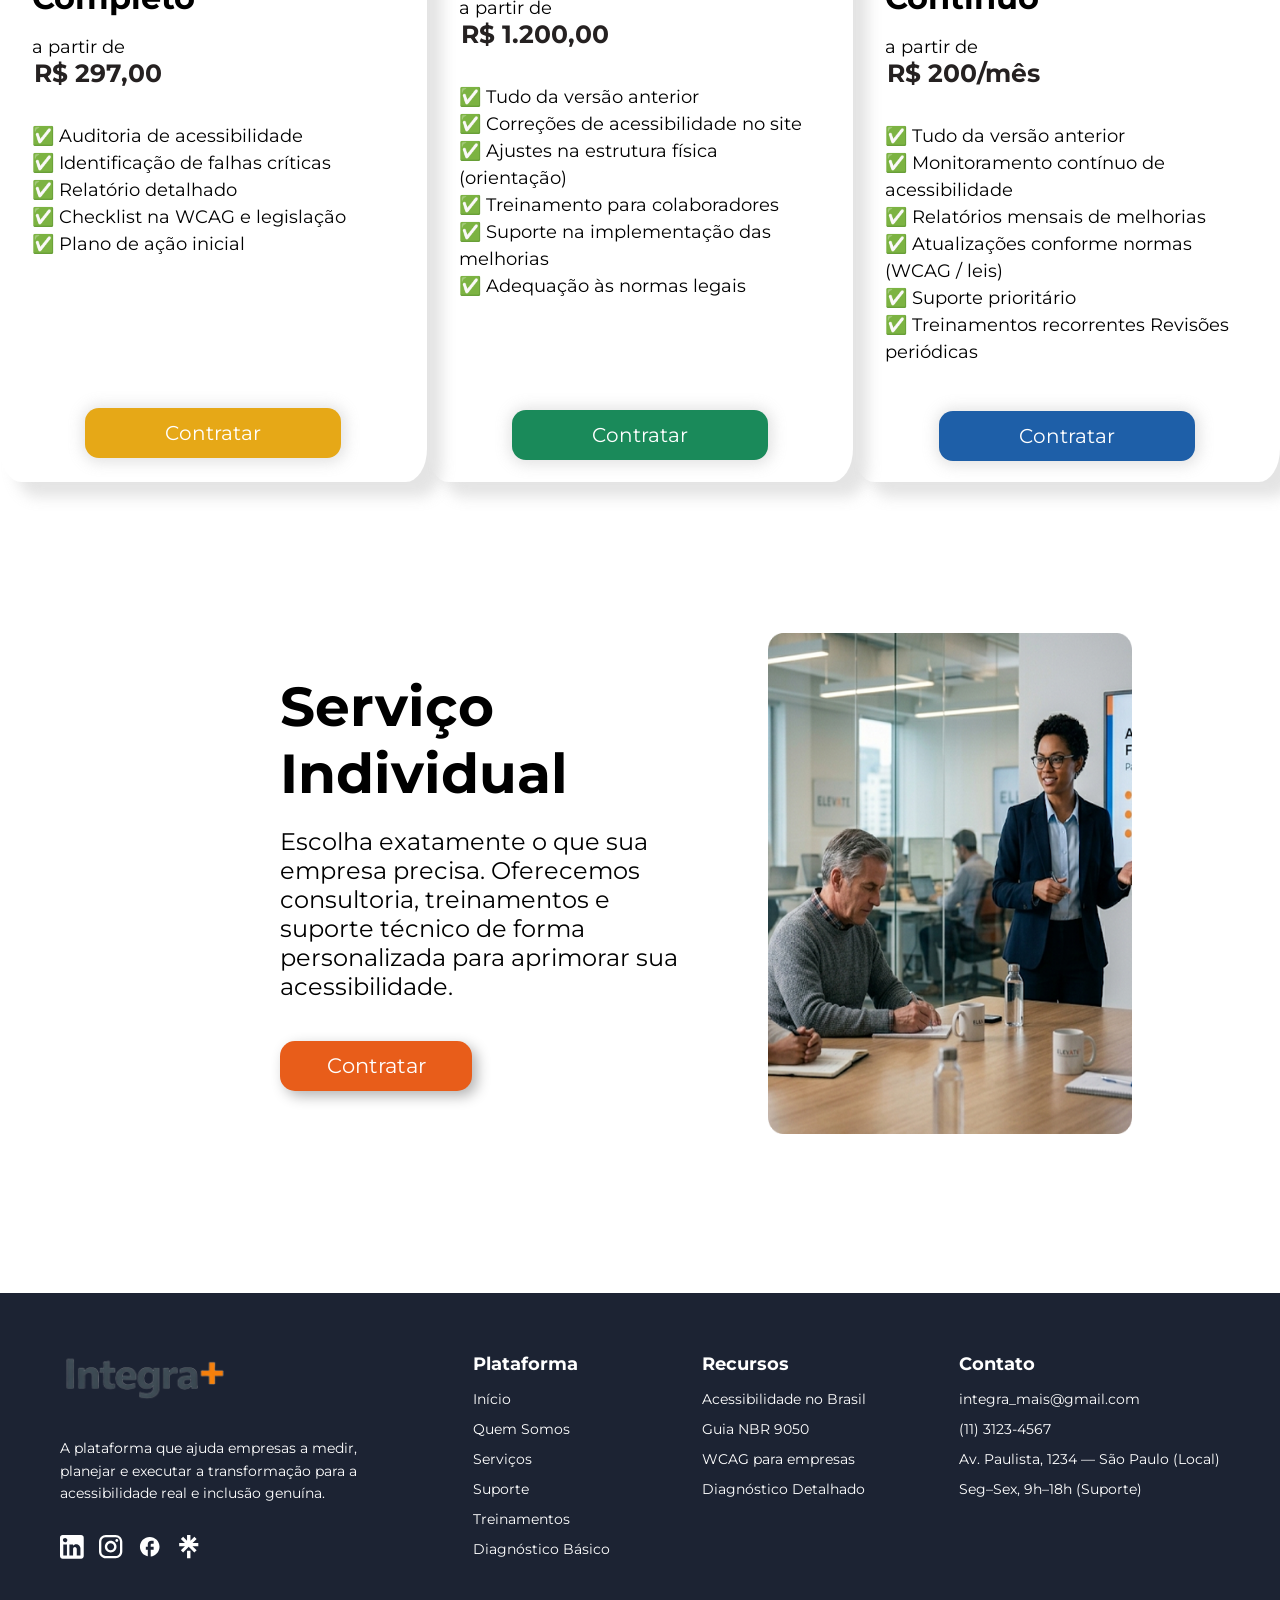
==== commit 8c49e103: "Testando o chatbot em todas as páginas" ====
--- a/pages/03_servicos.html
+++ b/pages/03_servicos.html
@@ -134,5 +134,5 @@
         })(document)
 </script>
 
-<script src="../Js/chatbot.js"></script>
+<script src="/js/chatbot.js" defer></script>
 </html>
--- a/Css/servicos.css
+++ b/Css/servicos.css
@@ -685,3 +685,24 @@
         display: none;
     }
 }
+
+/*------------------Posicionamento das ferramentas de acessibilidade------------------------*/
+
+.enabled{
+    position: fixed !important;
+    bottom: 20px !important;
+    right: 10px !important;
+    left: auto !important;
+}
+
+div#userwayAccessibilityIcon, 
+.userway_buttons_wrapper, 
+.u_w {
+
+    bottom: 20px !important;
+    left: 30px !important;
+    right: auto !important; 
+    top: auto !important;
+}
+
+
--- a/Css/footer.css
+++ b/Css/footer.css
@@ -193,8 +193,9 @@
 .u_w {
 
     bottom: 20px !important;
-    left: 10px !important;
+    left: 30px !important;
     right: auto !important; 
     top: auto !important;
 }
 
+
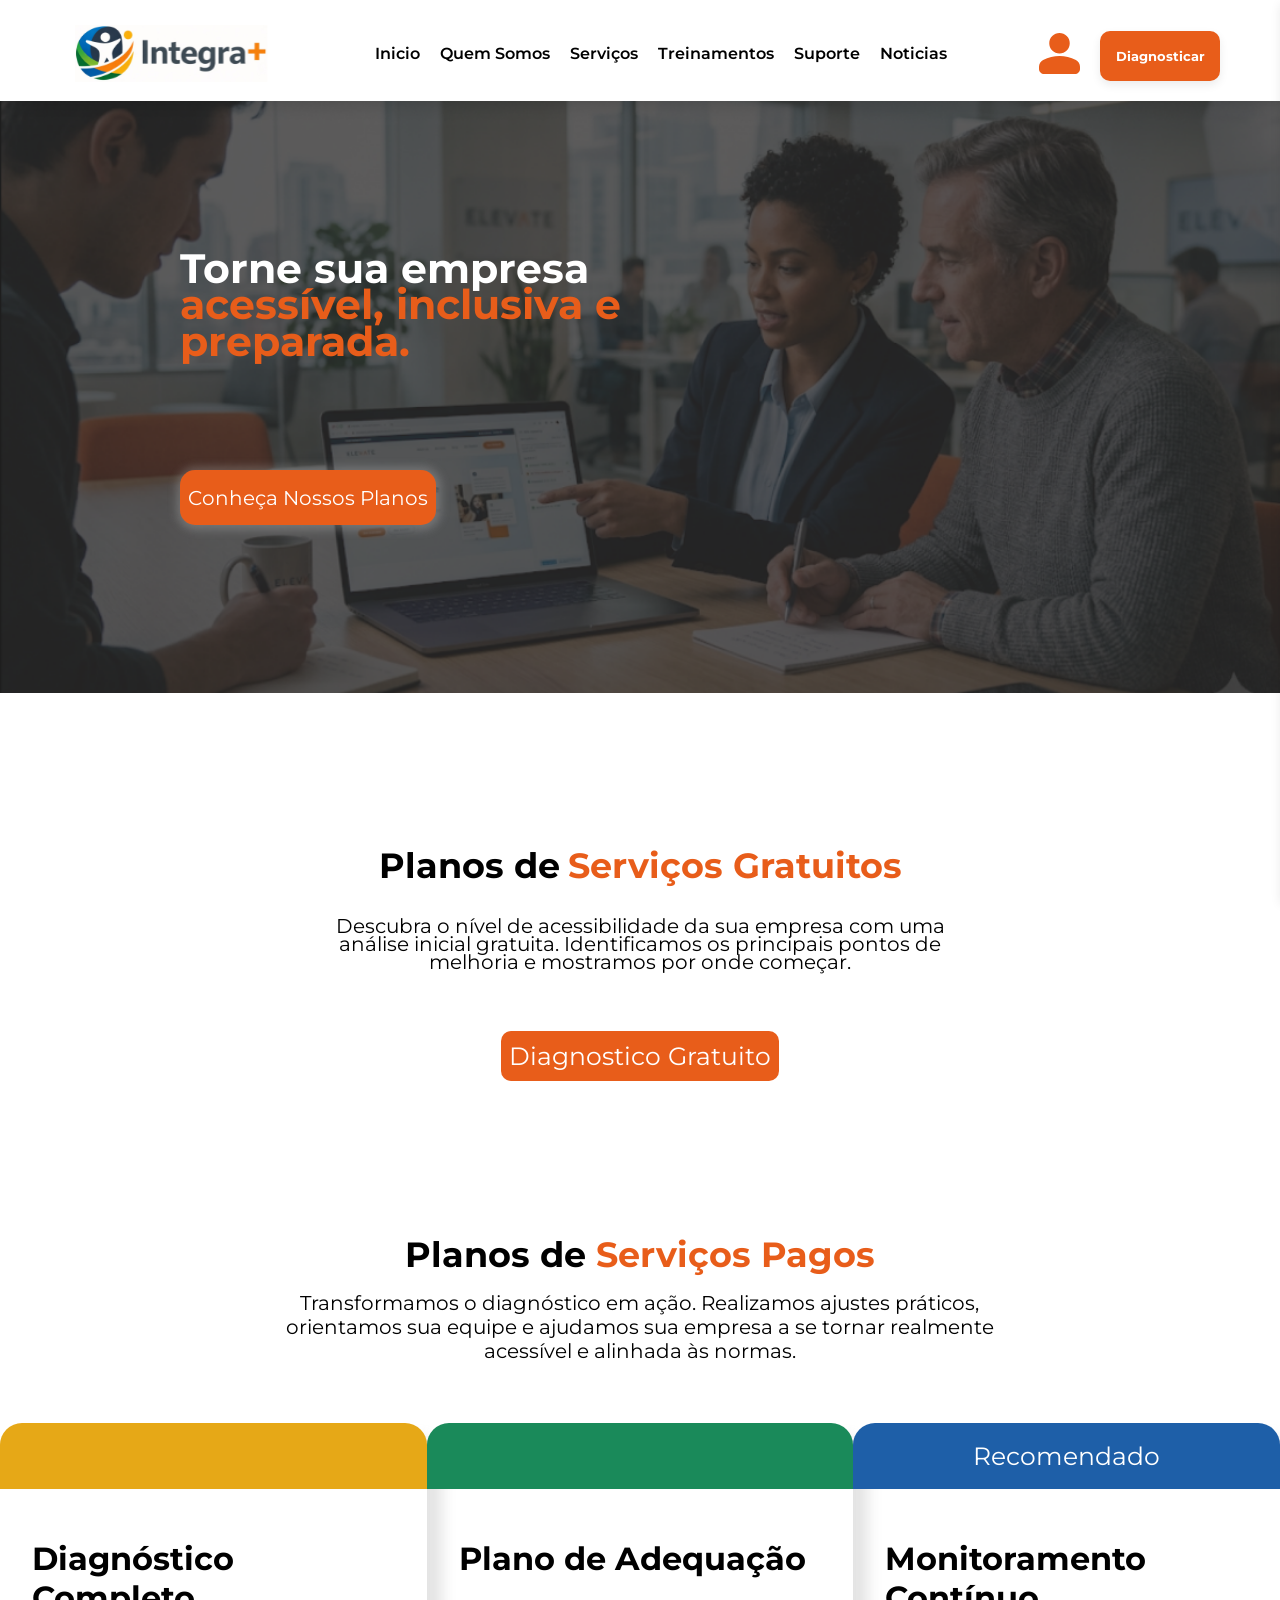
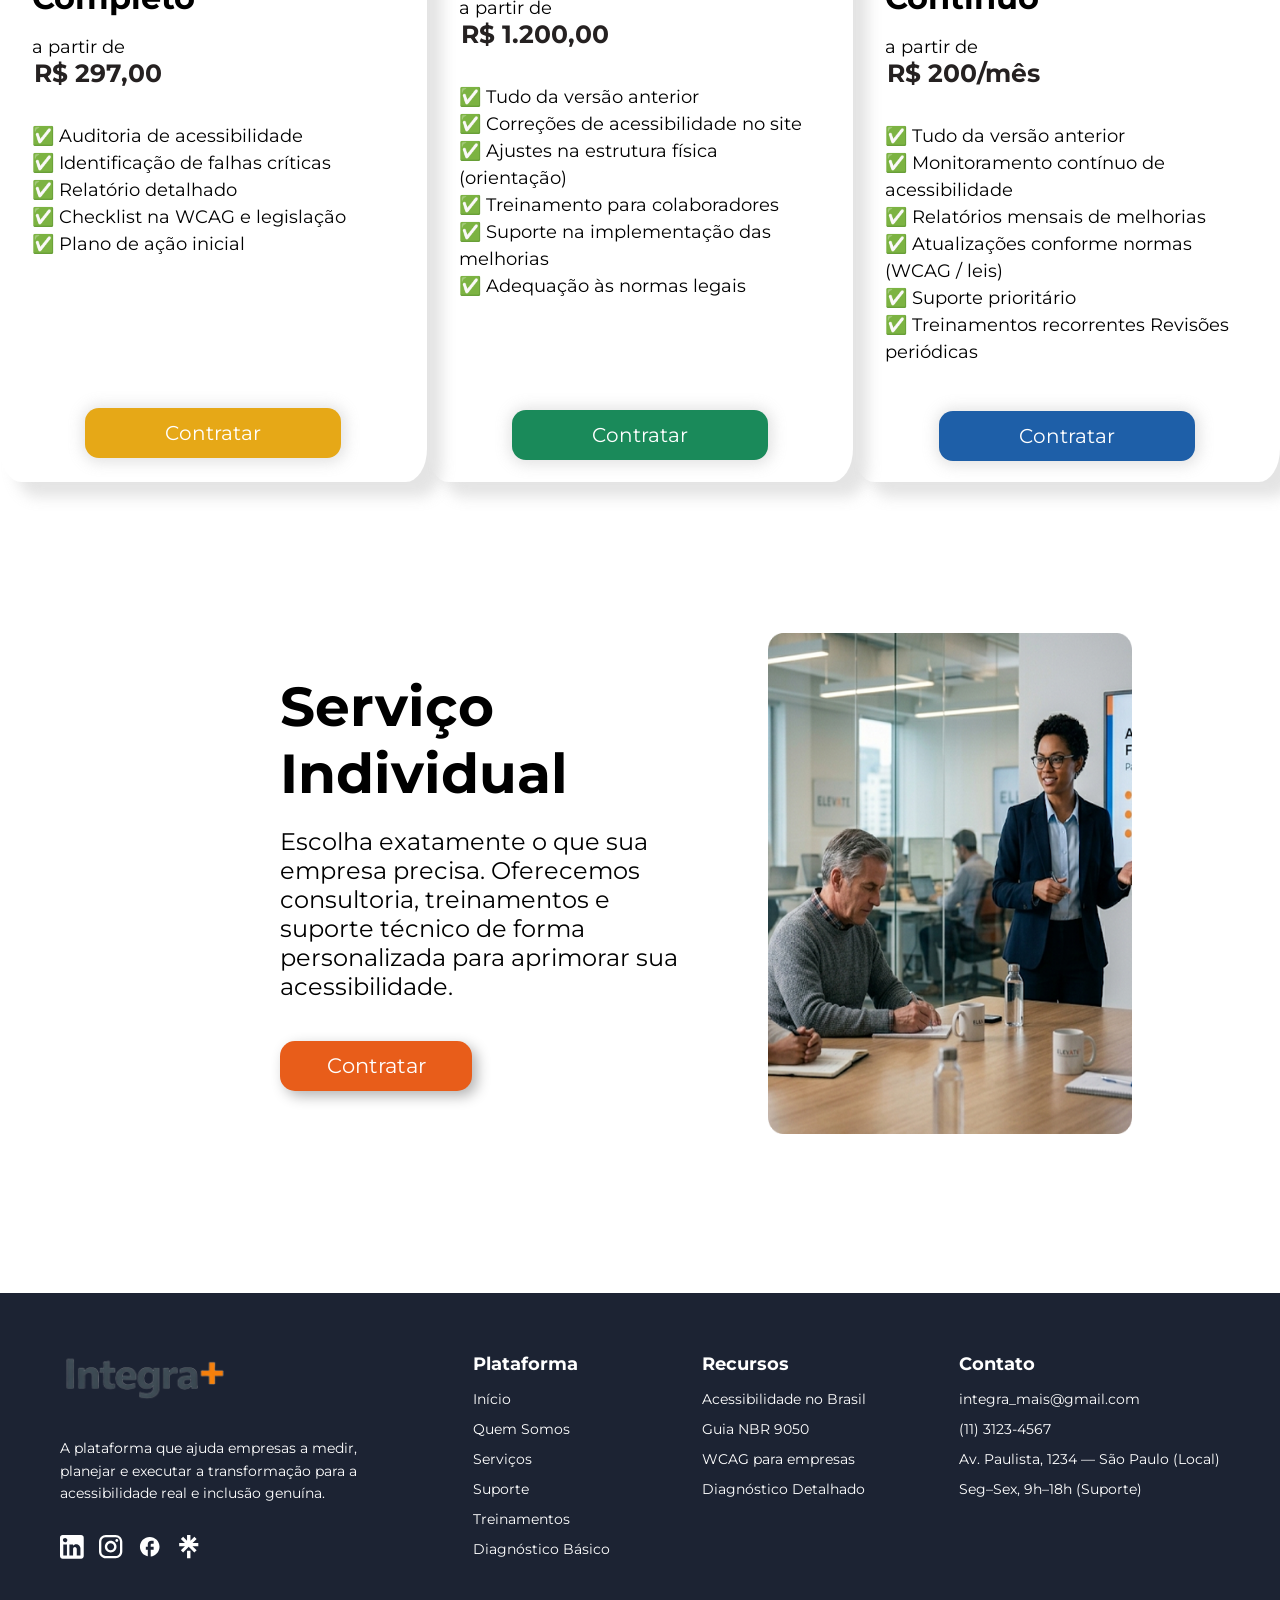
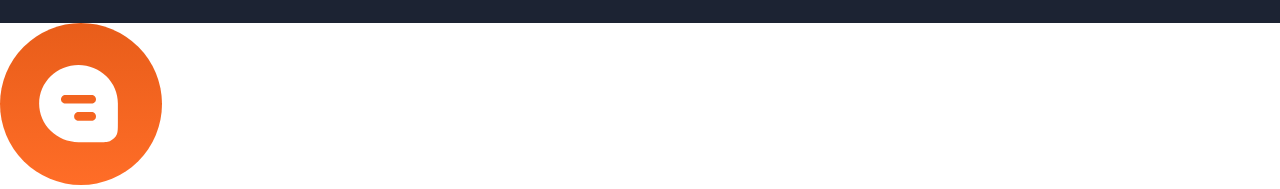
==== commit f252f73a: "tentando arrumar o problema do chatbot nas páginas" ====
--- a/pages/03_servicos.html
+++ b/pages/03_servicos.html
@@ -134,5 +134,5 @@
         })(document)
 </script>
 
-<script src="/js/chatbot.js" defer></script>
+<script src="/Js/chatbot.js"></script>
 </html>
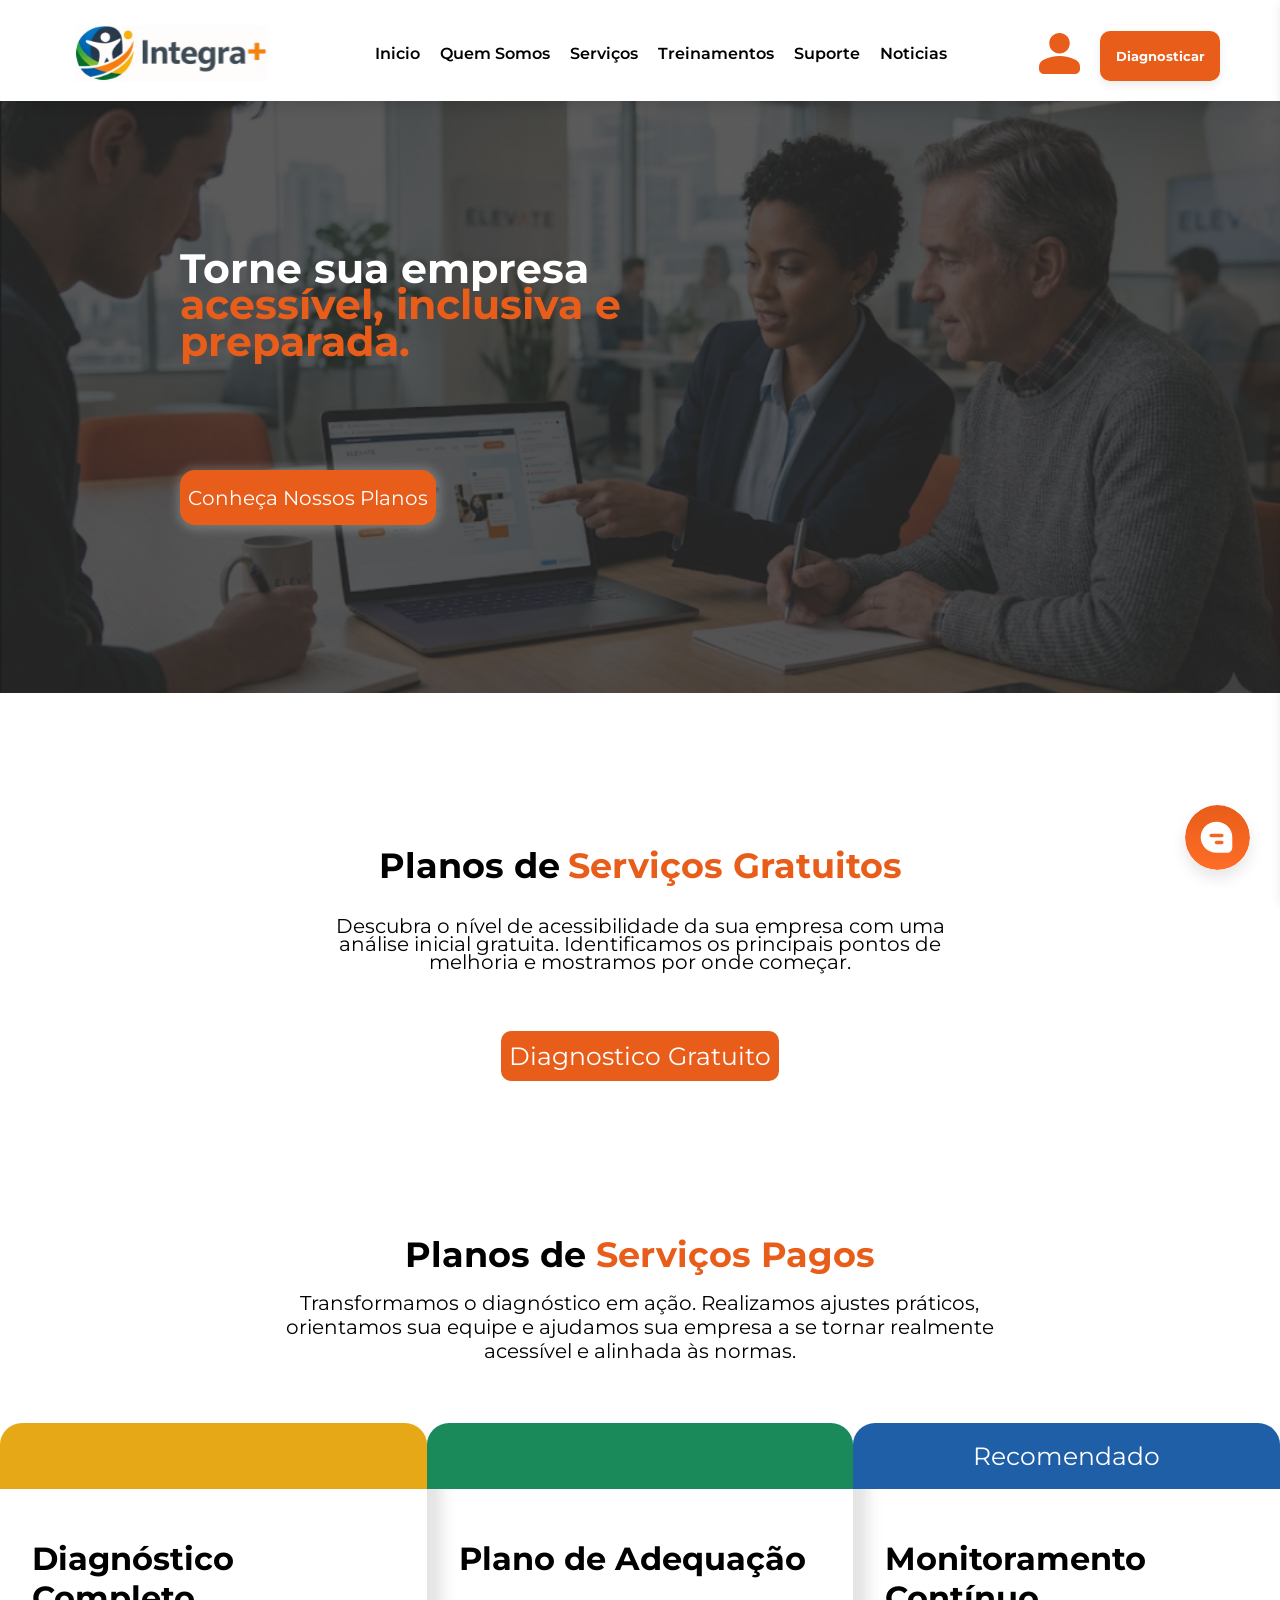
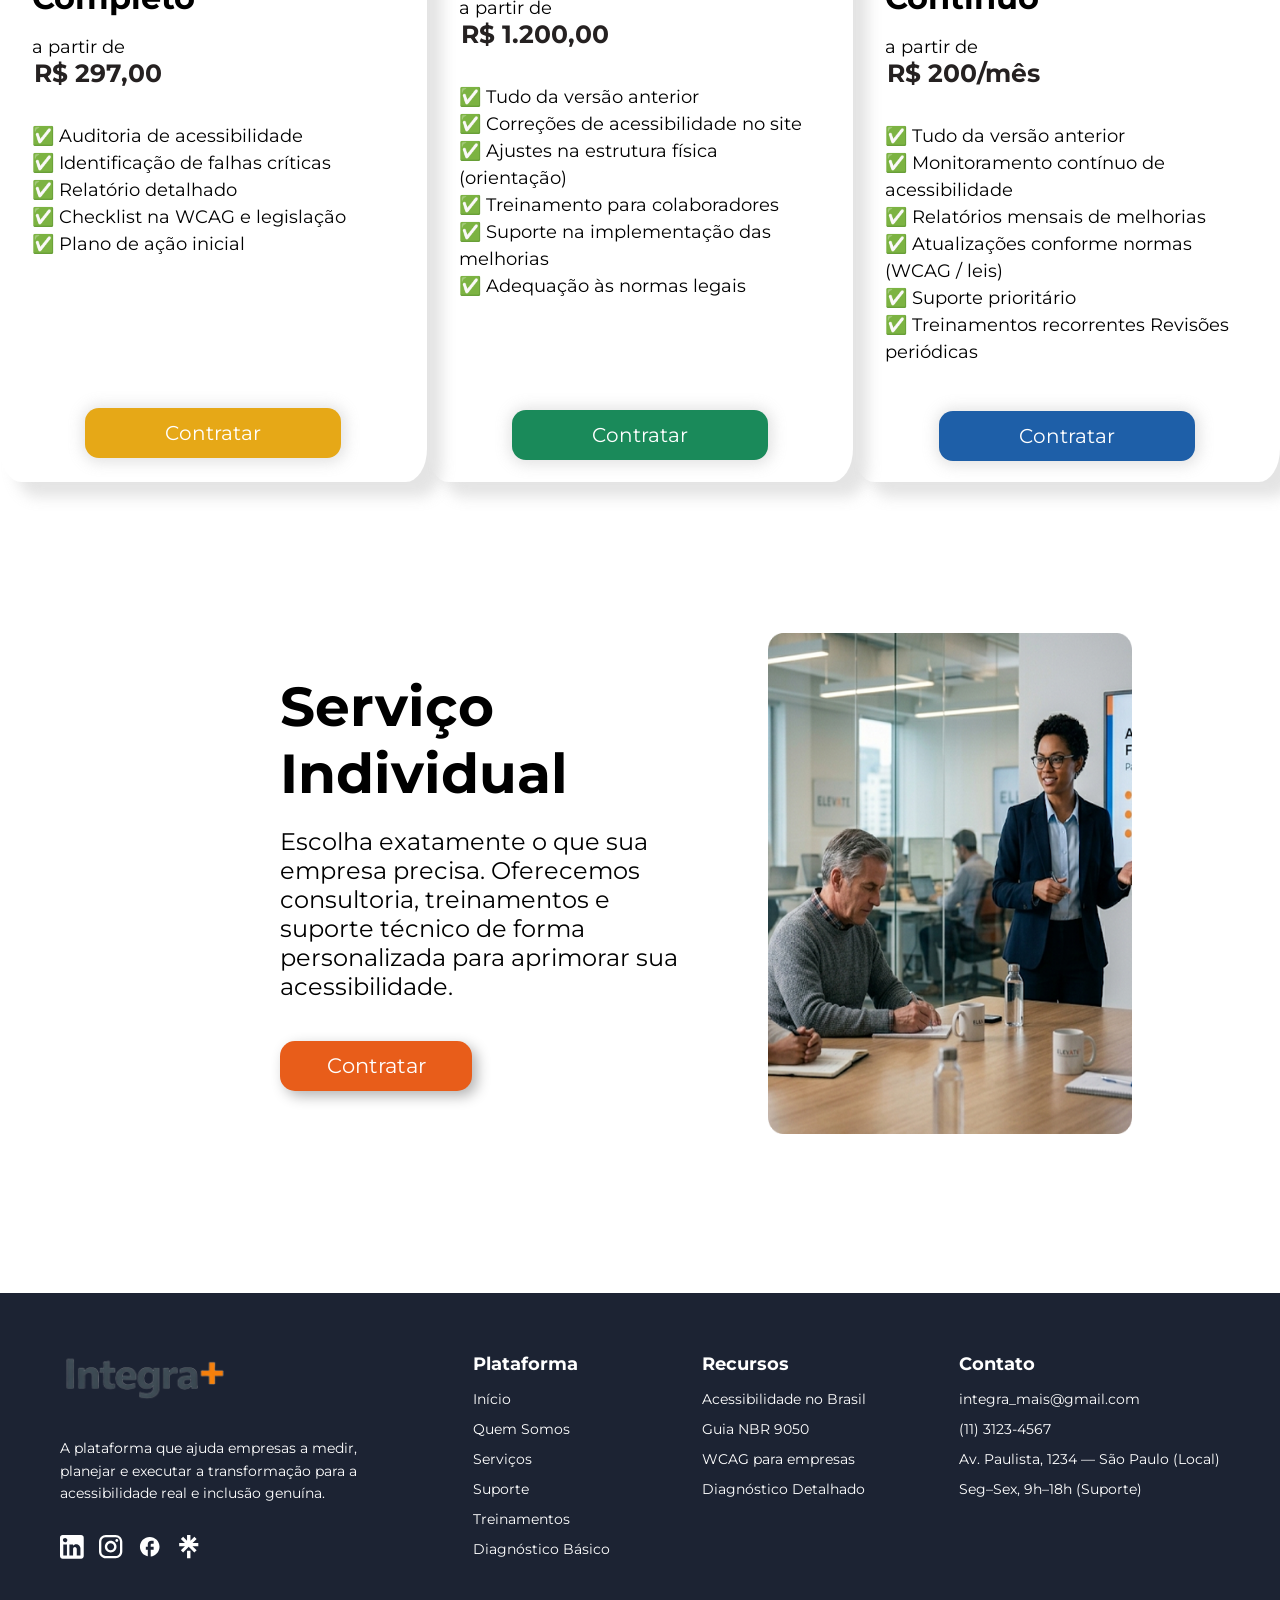
==== commit 8bda8a2f: "Testando novamente a funcionalidade do chatbot" ====
--- a/pages/03_servicos.html
+++ b/pages/03_servicos.html
@@ -8,6 +8,7 @@
     <link rel="stylesheet" href="/Css/servicos.css">
     <link rel="stylesheet" href="/Css/header.css">
     <link rel="stylesheet" href="/Css/footer.css">
+    <link rel="stylesheet" href="/Css/chatbot.css">
     <a href="/pages/03_servicos.html"></a>
 
     <script src="/components/footer.js"></script>
@@ -108,10 +109,11 @@
         </section>
 
         <section id="espaco"></section>
-
     </main>
 
+    <script src="/Js/chatbot.js" defer></script>
     <footer-componente></footer-componente>
+
 </body>
 
 <div vw class="enabled">
@@ -133,6 +135,4 @@
             (d.body || d.head).appendChild(s);
         })(document)
 </script>
-
-<script src="/Js/chatbot.js"></script>
 </html>
--- a/Css/chatbot.css
+++ b/Css/chatbot.css
@@ -0,0 +1,230 @@
+
+.container_chatbot {
+    position: fixed;
+    bottom: 30px;
+    right: 30px;
+    z-index: 9999;
+    font-family: 'Inter', sans-serif; 
+}
+
+.chat_icone_flutuante img {
+    width: 65px;
+    height: auto;
+    cursor: pointer;
+    box-shadow: 0px 8px 15px rgba(0, 0, 0, 0.1);
+    border-radius: 50%;
+    transition: transform 0.3s;
+    display: block;
+    animation: flutuar 2s ease-in-out infinite;
+}
+
+.chat_icone_flutuante img:hover {
+    transform: scale(1.15);
+}
+
+.chat_janela {
+    display: none; /* Começa escondido */
+    flex-direction: column; /* FIX: Coloca topo, meio e fundo um EM CIMA do outro */
+    width: 320px;
+    height: 450px;
+    background-color: white;
+    border-radius: 20px;
+    overflow: hidden; 
+    box-shadow: 0px 10px 40px rgba(0, 0, 0, 0.1);
+    position: absolute;
+    bottom: 85px; /* Ajustei para ficar acima do ícone */
+    right: 0;
+    z-index: 1000;
+}
+
+.chat_header {
+    background: linear-gradient(#E85D1A, #FF6D27);
+    padding: 10px 15px;
+    display: flex;
+    justify-content: space-between;
+    align-items: center;
+    flex-shrink: 0; /* Trava o topo para ele não encolher */
+    height: 70px;
+}
+
+.foto_atendente {
+    width: 60px;
+    height: 60px;
+}
+
+.btn_fechar {
+    background: none;
+    border: none;
+    color: white;
+    font-size: 28px;
+    cursor: pointer;
+}
+
+
+.chat_body {
+    flex: 1; /* Ocupa todo o espaço central */
+    overflow-y: auto; /* Permite rolar as mensagens */
+    padding: 20px;
+    display: flex;
+    flex-direction: column; /* Mensagens também ficam em pilha */
+    gap: 12px;
+    background-color: #ffffff;
+    min-height: 0; /* Importante para o scroll funcionar no flex */
+}
+
+.mensagem_atendente p {
+    padding: 12px 16px;
+    font-size: 15px;
+    line-height: 1.5;
+    max-width: 85%;
+    line-height: 1.4;
+    color: #333;
+    word-wrap: break-word;
+}
+
+.message{
+    padding: 12px 18px;
+    margin-bottom: 10px;
+    border-radius: 20px; 
+    font-size: 14px;
+    line-height: 1.4;
+    max-width: 80%;    
+    word-wrap: break-word;
+    display: inline-block; 
+    position: relative;
+}
+
+.user{
+    align-self: flex-end; 
+    background-color: #FF6D27; 
+    color: white;
+    border-bottom-right-radius: 4px; 
+}
+
+/*.bot{
+    align-self: flex-start;
+    background-color: #F0F2F5;
+    color: #333;
+    border-bottom-left-radius: 4px;
+    border-radius: 10px;
+    width: 100%;
+    height: 70px;
+}
+
+*/
+
+.bot {
+    align-self: flex-start; /* Alinha na esquerda */
+    background-color: #F0F2F5; /* Cinza claro suave */
+    color: #333;
+    border-bottom-left-radius: 4px; /* Pontinha no canto */
+}
+
+.chat_opcoes {
+    display: flex;
+    flex-direction: column;
+    gap: 8px;
+    margin-bottom: 15px;
+}
+
+.btn_opcao {
+    background-color: #F0F2F5; 
+    border: 1px solid #DCDFE4;
+    padding: 12px 18px;
+    border-radius: 10px;
+    font-size: 14px;
+    color: #1a2b3c;
+    cursor: pointer;
+    text-align: left;
+    transition: 0.2s;
+}
+
+.btn_opcao:hover {
+    background-color: #E4E6EB;
+}
+
+.chat_footer {
+  padding: 15px;
+    border-top: 1px solid #EEE;
+    background-color: white;
+    flex-shrink: 0;        /* Trava o rodapé no fundo */
+}
+
+.input_container {
+    background-color: #F0F2F5;
+    border-radius: 30px;
+    display: flex;
+    align-items: center;
+    padding: 5px 15px;
+}
+
+.icon_anexo {
+    width: 20px;
+    cursor: pointer;
+    opacity: 0.6;
+}
+
+.input_container input {
+    flex: 1;
+    background: none;
+    border: none;
+    padding: 10px;
+    outline: none;
+    font-size: 14px;
+}
+
+.btn_enviar {
+    background: none;
+    border: none;
+    cursor: pointer;
+}
+
+.btn_enviar img {
+    width: 20px;
+    opacity: 0.8;
+    margin-top: 5px;
+    margin-right: 2px;
+}
+
+.nota_seguranca {
+    font-size: 11px;
+    color: #888;
+    text-align: center;
+    margin-top: 10px;
+}
+
+.chatbot-btn {
+    position: fixed;
+    bottom: 80px;
+    right: 24px;
+}
+
+/*------Animação de carregamento de resposta do chatbot------*/
+
+.typing{
+    display: flex;
+    gap: 4px;
+    padding: 5px;
+}
+
+.dot{
+    width: 8px;
+    height: 8px;
+    background-color: #555;
+    border-radius: 50%;
+    animation: pulsar 1.4s infinite ease-in-out both;
+}
+.dot:nth-child(2) { animation-delay: 0.2s; }
+.dot:nth-child(3) { animation-delay: 0.4s; }
+
+/* A animação de piscar */
+@keyframes pulsar {
+    0%, 80%, 100% { transform: scale(0); opacity: 0.3; }
+    40% { transform: scale(1); opacity: 1; }
+    }
+
+    @keyframes flutuar {
+    0% { transform: translateY(0); }
+    50% { transform: translateY(-8px); }
+    100% { transform: translateY(0); }
+}
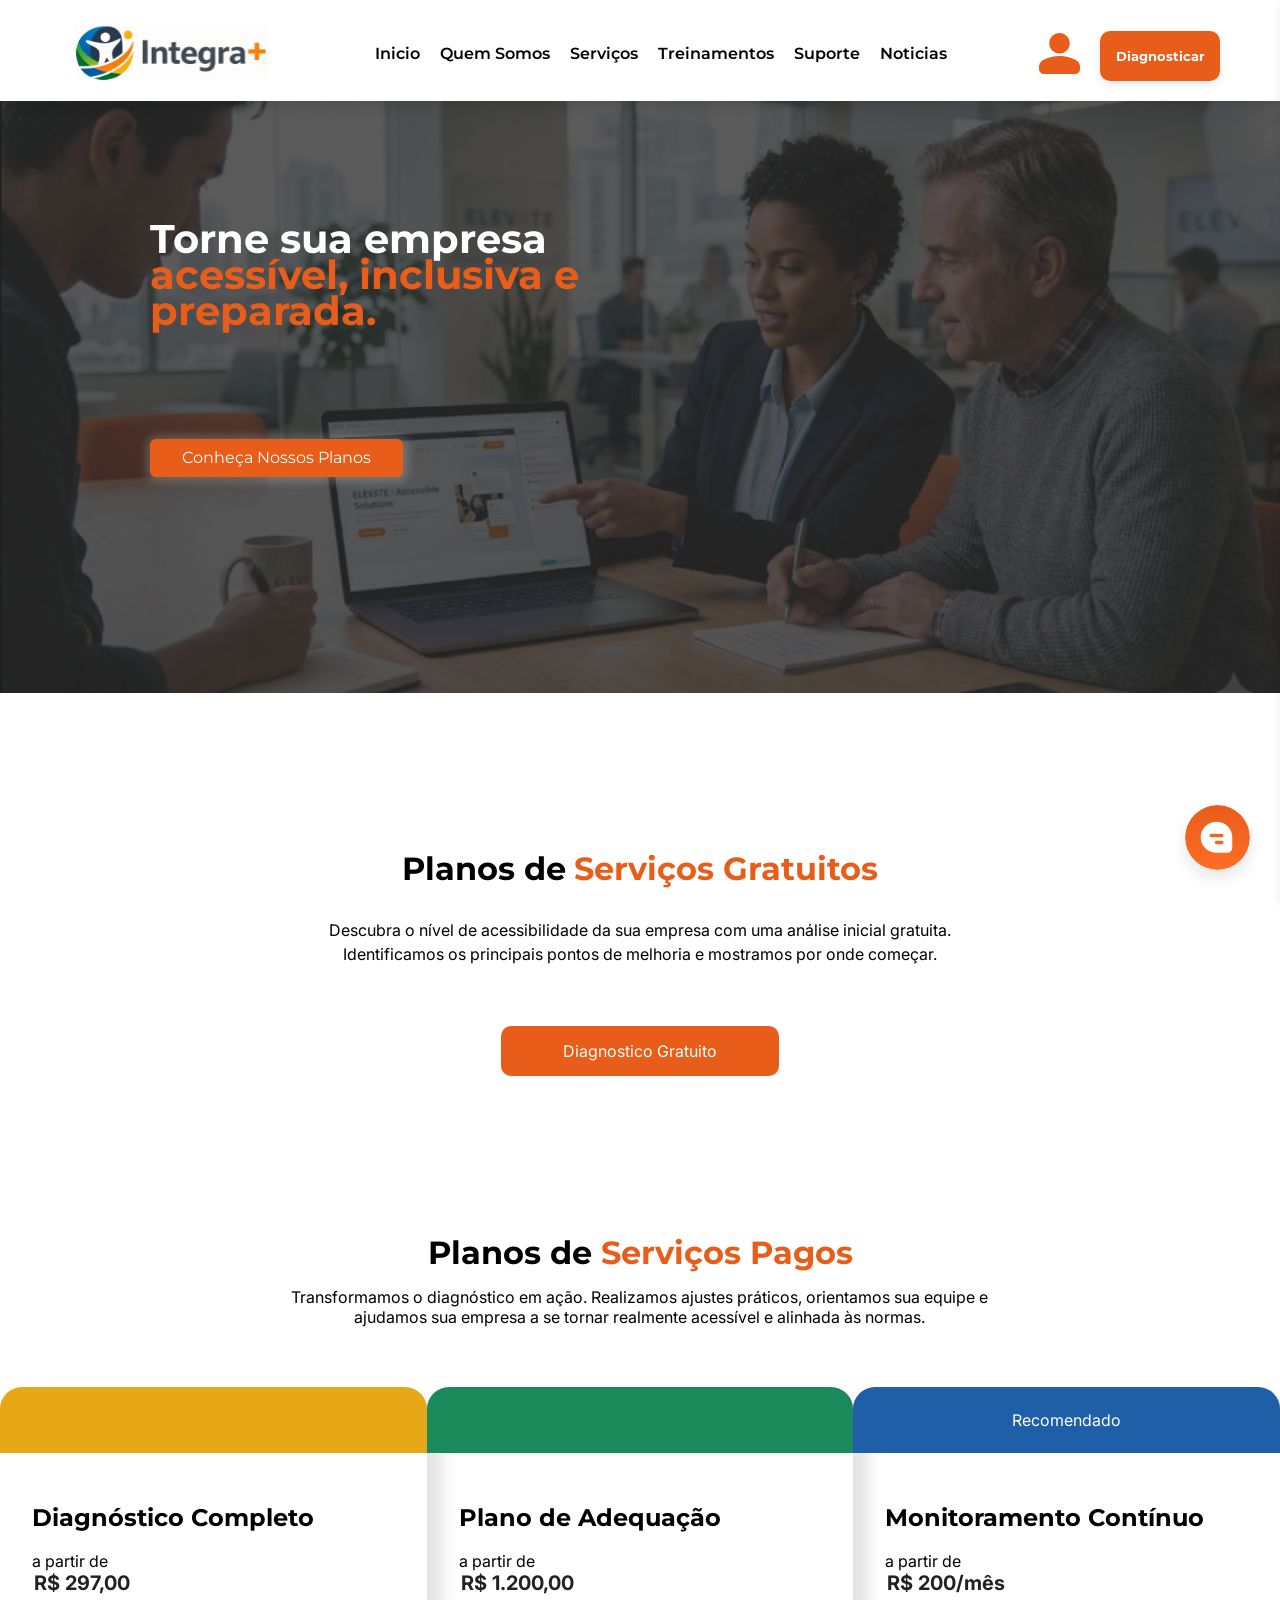
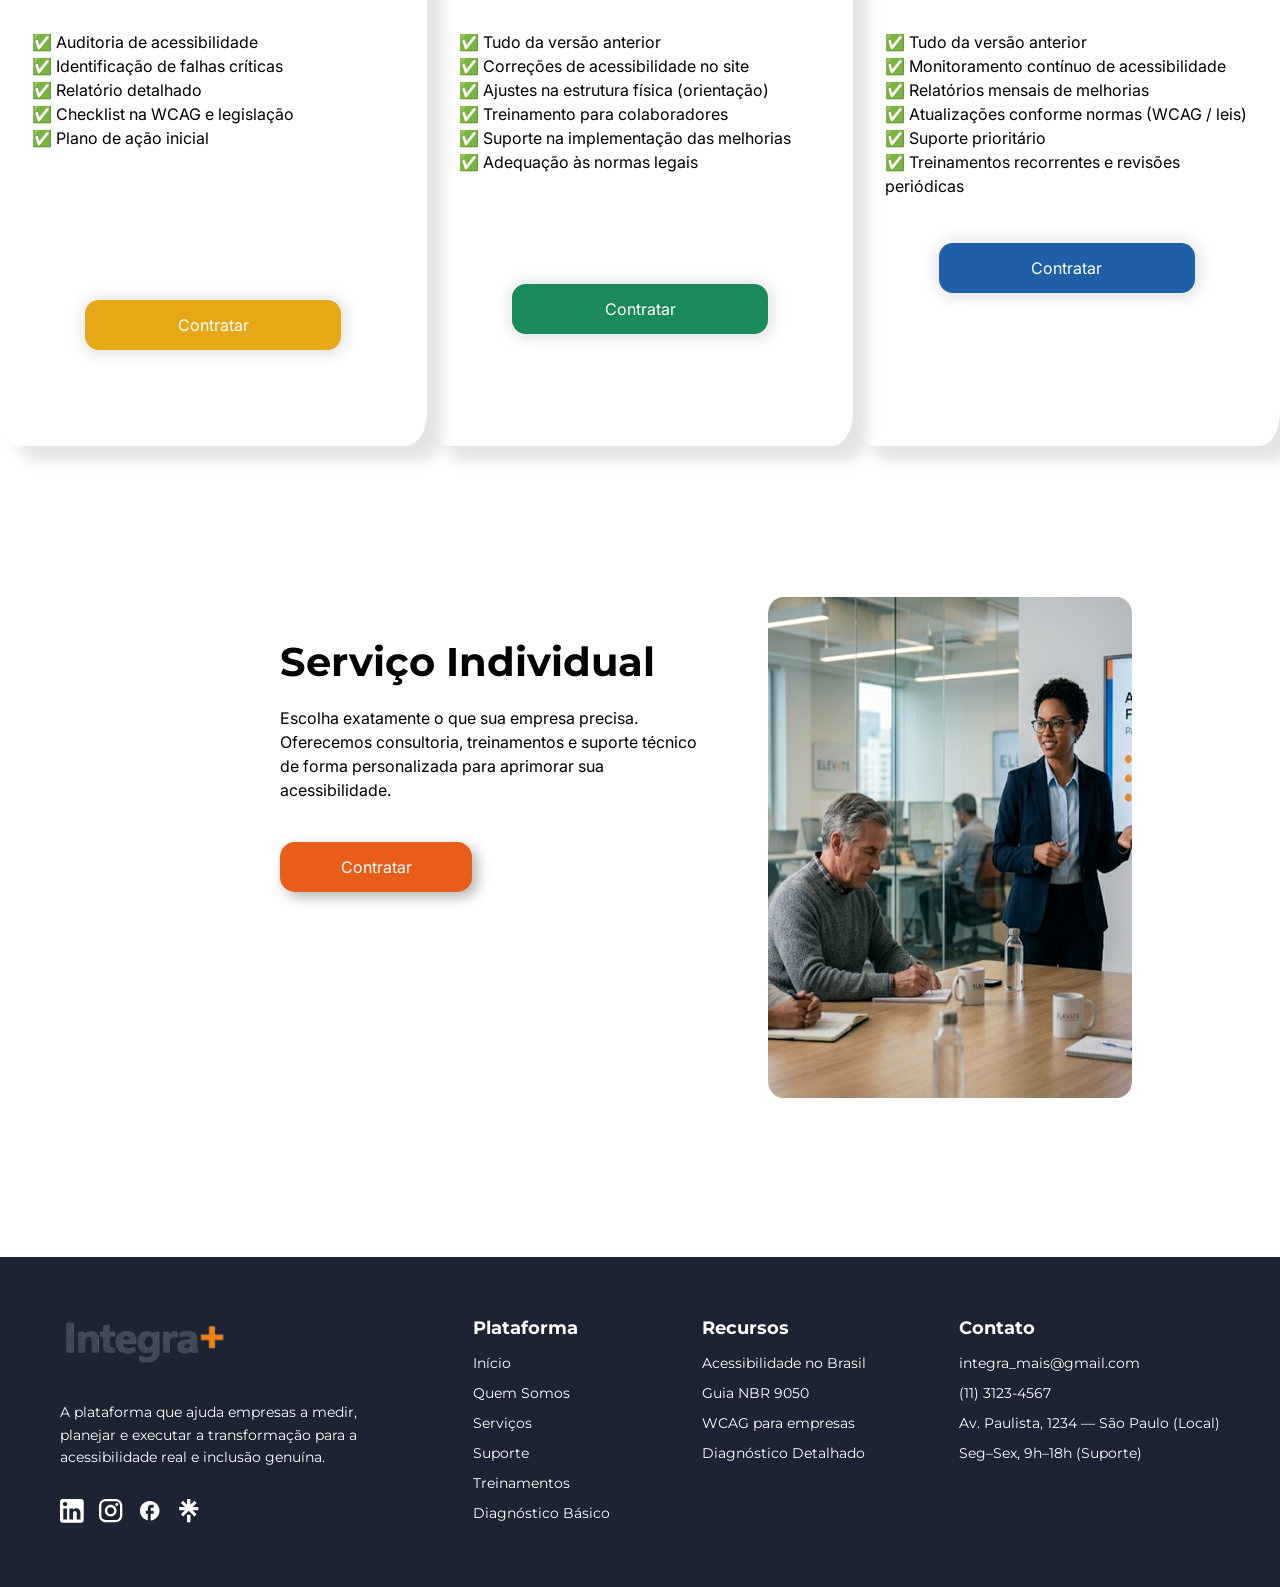
==== commit d061af18: "adicionando a pagina de servicos e treinamentos" ====
--- a/pages/03_servicos.html
+++ b/pages/03_servicos.html
@@ -8,8 +8,8 @@
     <link rel="stylesheet" href="/Css/servicos.css">
     <link rel="stylesheet" href="/Css/header.css">
     <link rel="stylesheet" href="/Css/footer.css">
-    <link rel="stylesheet" href="/Css/chatbot.css">
     <a href="/pages/03_servicos.html"></a>
+    <link rel="stylesheet" href="/Css/chatbot.css" type="text/css">
 
     <script src="/components/footer.js"></script>
     <script src="/components/header.js"></script>
@@ -25,95 +25,89 @@
                 <h1 id="tex_h1">Torne sua empresa <span id="destaque">acessível, inclusiva e preparada.</span></h1>
                 <a href="#servicos" id="botao_home">Conheça Nossos Planos</a>
             </div>
-
         </section>
-
+ 
         <section id="diagnostico">
-            <h2 id="titu_h2"> Planos de <span id="destaque"> Serviços Gratuitos</span>
-            </h2>
+            <h2 id="titu_h2">Planos de <span id="destaque">Serviços Gratuitos</span></h2>
             <p id="titu_p">Descubra o nível de acessibilidade da sua empresa com uma análise inicial gratuita. Identificamos os principais pontos de melhoria e mostramos por onde começar.</p>
             <a href="/pages/07_diagnostico.html" id="botao_diag">Diagnostico Gratuito</a>
         </section>
-
+ 
         <section id="servicos">
             <div id="home_serv">
                 <h2 id="serv_h2">Planos de <span id="destaque">Serviços Pagos</span></h2>
                 <p id="serv_p">Transformamos o diagnóstico em ação. Realizamos ajustes práticos, orientamos sua equipe e ajudamos sua empresa a se tornar realmente acessível e alinhada às normas.</p>
             </div>
-
+ 
             <div id="conteiner">
                 <div class="bloc">
                     <div id="amarelo"></div>
                     <div class="caixa_info">
                         <h3 class="nome_conte">Diagnóstico Completo</h3>
-                        <p class="preco">a partir de<br> <span class="num">R$ 297,00</span>
-                        </p>
+                        <p class="preco">a partir de<br> <span class="num">R$ 297,00</span></p>
                         <div class="benficios">
                             <p>✅ Auditoria de acessibilidade</p>
-                            <p>✅ Identificação de falhas críticas<br></p>
-                            <p>✅ Relatório detalhado <br></p>
-                            <p>✅ Checklist na WCAG e legislação <br></p>
-                            <p>✅ Plano de ação inicial<br></p>
+                            <p>✅ Identificação de falhas críticas</p>
+                            <p>✅ Relatório detalhado</p>
+                            <p>✅ Checklist na WCAG e legislação</p>
+                            <p>✅ Plano de ação inicial</p>
                         </div>
                         <a href="" id="botao_conte">Contratar</a>
                     </div>
                 </div>
-
+ 
                 <div class="bloc">
                     <div id="azul"></div>
                     <div class="caixa_info">
                         <h3 class="nome_conte">Plano de Adequação</h3>
-                        <p class="preco">a partir de<br> <span class="num">R$ 1.200,00</span>
-                        </p>
+                        <p class="preco">a partir de<br> <span class="num">R$ 1.200,00</span></p>
                         <div class="benficios">
                             <p>✅ Tudo da versão anterior</p>
-                            <p>✅ Correções de acessibilidade no site<br></p>
-                            <p>✅ Ajustes na estrutura física (orientação) <br></p>
-                            <p>✅ Treinamento para colaboradores <br></p>
-                            <p>✅ Suporte na implementação das melhorias<br></p>
-                            <p>✅ Adequação às normas legais<br></p>
+                            <p>✅ Correções de acessibilidade no site</p>
+                            <p>✅ Ajustes na estrutura física (orientação)</p>
+                            <p>✅ Treinamento para colaboradores</p>
+                            <p>✅ Suporte na implementação das melhorias</p>
+                            <p>✅ Adequação às normas legais</p>
                         </div>
                         <a href="" id="botao_conteA">Contratar</a>
                     </div>
                 </div>
-
+ 
                 <div class="bloc">
-                    <div id="verde"> Recomendado</div>
+                    <div id="verde">Recomendado</div>
                     <div class="caixa_info">
                         <h3 class="nome_conte">Monitoramento Contínuo</h3>
-                        <p class="preco">a partir de<br> <span class="num">R$ 200/mês</span>
-                        </p>
+                        <p class="preco">a partir de<br> <span class="num">R$ 200/mês</span></p>
                         <div class="benficios">
                             <p>✅ Tudo da versão anterior</p>
-                            <p>✅ Monitoramento contínuo de acessibilidade<br></p>
-                            <p>✅ Relatórios mensais de melhorias<br></p>
-                            <p>✅ Atualizações conforme normas (WCAG / leis)<br></p>
-                            <p>✅ Suporte prioritário<br></p>
-                            <p>✅ Treinamentos recorrentes Revisões periódicas<br></p>
+                            <p>✅ Monitoramento contínuo de acessibilidade</p>
+                            <p>✅ Relatórios mensais de melhorias</p>
+                            <p>✅ Atualizações conforme normas (WCAG / leis)</p>
+                            <p>✅ Suporte prioritário</p>
+                            <p>✅ Treinamentos recorrentes e revisões periódicas</p>
                         </div>
                         <a href="" id="botao_conteV">Contratar</a>
                     </div>
                 </div>
             </div>
         </section>
-
+ 
         <section id="Individual">
             <div id="parte1">
                 <h2 id="titulo">Serviço Individual</h2>
                 <p id="ind_p">Escolha exatamente o que sua empresa precisa. Oferecemos consultoria, treinamentos e suporte técnico de forma personalizada para aprimorar sua acessibilidade.</p>
-                <div id="botao_ind"><a href="/pages/04_treinamentos.html"  >Contratar</a></div>
+                <div id="botao_ind"><a href="/pages/04_treinamentos.html">Contratar</a></div>
             </div>
             <div id="parte2">
                 <div id="imd_inf"><img src="/img/treinamento_serviços.png" alt=""></div>
             </div>
         </section>
-
+ 
         <section id="espaco"></section>
     </main>
 
+    <footer-componente></footer-componente>
     <script src="/Js/chatbot.js" defer></script>
-    <footer-componente></footer-componente>
-
 </body>
 
 <div vw class="enabled">
@@ -135,4 +129,6 @@
             (d.body || d.head).appendChild(s);
         })(document)
 </script>
+
+
 </html>
--- a/Css/servicos.css
+++ b/Css/servicos.css
@@ -9,7 +9,7 @@
 main {
     height: auto;
     color: #fff;
-    font-family: "Montserrat", sans-serif;
+    font-family: "Inter", sans-serif;
     display: flex;
     flex-direction: column;
     gap: 80px;
@@ -29,35 +29,38 @@
 
 #text_home {
     position: absolute;
-    /* border: 1px solid seagreen; */
     width: 40%;
-    height: 320px;
+    height: 350px;
     z-index: 1;
-    top: 150px;
-    left: 180px;
-    font-size: 27px;
+    top: 120px;
+    left: 150px;
     line-height: 0.90;
     display: flex;
     flex-direction: column;
     gap: 110px;
 }
 
+#tex_h1 {
+    font-family: "Montserrat", sans-serif;
+    font-size: 2.5rem;
+}
+
 #destaque {
     color: #E85D1A;
 }
 
 #botao_home {
-    /* border: 1px solid black; */
-    width: 50%;
-    height: 55px;
-    display: flex;
-    justify-content: center;
-    align-items: center;
-    font-size: 20px;
-
+    display: inline-flex;
+    justify-content: center;
+    align-items: center;
+    width: fit-content;
+    padding: 12px 32px;
+    font-size: 1rem;
+    font-family: "Montserrat", sans-serif;
     background-color: #E85D1A;
-    border-radius: 15px;
+    border-radius: 6px;
     box-shadow: 1px 1px 10px 4px rgba(197, 197, 197, 0.3);
+    white-space: nowrap;
 }
 
 #botao_home:hover {
@@ -66,7 +69,6 @@
 }
 
 #diagnostico {
-    /* border: 1px solid green; */
     width: 75%;
     text-align: center;
     height: 380px;
@@ -80,30 +82,29 @@
 }
 
 #titu_h2 {
-    /* border: 1px solid purple; */
+    font-family: "Montserrat", sans-serif;
     height: auto;
     width: 80%;
     gap: 8px;
     display: flex;
     justify-content: center;
     align-items: center;
-    font-size: 35px;
+    font-size: 2rem;
 }
 
 #titu_p {
-    /* border: 1px solid navy; */
+    font-family: "Inter", sans-serif;
     height: auto;
     width: 70%;
-    font-size: 20px;
-    line-height: 0.90;
+    font-size: 1rem;
+    line-height: 1.5;
 }
 
 #botao_diag {
-    /* border: 1px solid slateblue; */
     background-color: #E85D1A;
     color: #fff;
     height: 50px;
-    font-size: 25px;
+    font-size: 1rem;
     width: 29%;
     display: flex;
     justify-content: center;
@@ -117,20 +118,16 @@
     background-color: rgb(196, 77, 20);
 }
 
-/* preços */
 #servicos {
-    /* border: 3px solid firebrick; */
     width: 100%;
     height: auto;
     display: flex;
     flex-direction: column;
     justify-content: center;
     align-items: center;
-
 }
 
 #home_serv {
-    /* border: 1px solid black; */
     width: 80%;
     height: auto;
     display: flex;
@@ -139,22 +136,22 @@
     align-items: center;
     color: #000;
     text-align: center;
-
 }
 
 #serv_h2 {
-    font-size: 35px;
+    font-family: "Montserrat", sans-serif;
+    font-size: 2rem;
 }
 
 #serv_p {
+    font-family: "Inter", sans-serif;
     width: 70%;
     margin-top: 15px;
-    font-size: 20px;
+    font-size: 1rem;
 }
 
 #conteiner {
     margin-top: 40px;
-    /* border: 7px solid seagreen; */
     height: 700px;
     width: 100%;
     display: flex;
@@ -165,7 +162,6 @@
 
 .bloc {
     color: #000;
-    /* border: 2px solid firebrick; */
     height: 659px;
     width: 428px;
     border-radius: 5%;
@@ -185,7 +181,6 @@
 }
 
 #amarelo {
-    /* border: 1px solid black; */
     height: 10%;
     width: 100%;
     background-color: #E6A817;
@@ -193,7 +188,6 @@
 }
 
 #azul {
-    /* border: 1px solid black; */
     height: 10%;
     width: 100%;
     background-color: #1A8A5A;
@@ -201,47 +195,46 @@
 }
 
 #verde {
-    /* border: 1px solid black; */
     height: 10%;
     width: 100%;
     display: flex;
     justify-content: center;
     align-items: center;
     color: #fff;
-    font-size: 25px;
+    font-size: 1rem;
     background-color: #1E5FA8;
     border-radius: 22px 22px 0px 0px;
 }
 
 .nome_conte {
+    font-family: "Montserrat", sans-serif;
     margin-top: 50px;
-    /* border: 1px solid purple; */
     width: 85%;
     height: auto;
-    font-size: 32px;
+    font-size: 1.5rem;
 }
 
 .preco {
-    /* border: 1px solid darkolivegreen; */
+    font-family: "Inter", sans-serif;
     margin-top: 19px;
     width: 85%;
-    font-size: 18px;
+    font-size: 1rem;
     height: auto;
 }
 
 .num {
     margin-left: 2px;
-    font-size: 25px;
+    font-size: 1.25rem;
     font-weight: bolder;
     color: #252121;
 }
 
 .benficios {
+    font-family: "Inter", sans-serif;
     margin-top: 35px;
-    /* border: 2px solid slateblue; */
     width: 85%;
     height: auto;
-    font-size: 18px;
+    font-size: 1rem;
     line-height: 1.50;
 }
 
@@ -252,7 +245,7 @@
     color: #ffffff;
     display: flex;
     background-color: #E6A817;
-    font-size: 20px;
+    font-size: 1rem;
     justify-content: center;
     align-items: center;
     border-radius: 14px;
@@ -270,7 +263,7 @@
     color: #ffffff;
     display: flex;
     background-color: #1A8A5A;
-    font-size: 20px;
+    font-size: 1rem;
     justify-content: center;
     align-items: center;
     border-radius: 14px;
@@ -288,7 +281,7 @@
     color: #ffffff;
     display: flex;
     background-color: #1E5FA8;
-    font-size: 20px;
+    font-size: 1rem;
     justify-content: center;
     align-items: center;
     border-radius: 14px;
@@ -300,7 +293,6 @@
 }
 
 #Individual {
-    /* border: 1px solid #E6A817; */
     width: 100%;
     height: 590px;
     display: flex;
@@ -308,29 +300,29 @@
 }
 
 #parte1 {
-    /* border: 1px solid red; */
     width: 60%;
     height: 100%;
     color: #000;
 }
 
 #titulo {
-    font-size: 55px;
+    font-family: "Montserrat", sans-serif;
+    font-size: 2.5rem;
     margin-left: 280px;
     margin-top: 90px;
 }
 
 #ind_p {
-    font-size: 24px;
-    /* border: 2px solid slateblue; */
+    font-family: "Inter", sans-serif;
+    font-size: 1rem;
     margin-top: 20px;
     width: 55%;
     margin-left: 280px;
+    line-height: 1.5;
 }
 
 #botao_ind {
-    /* border: 1px solid seagreen; */
-    font-size: 21px;
+    font-size: 1rem;
     display: flex;
     color: #ffffff;
     justify-content: center;
@@ -349,7 +341,6 @@
 }
 
 #imd_inf {
-    /* border:2px solid #1a1de8; */
     height: 85%;
     width: 90%;
     display: flex;
@@ -358,7 +349,7 @@
 
 #imd_inf img {
     height: 100%;
-    width: 100%
+    width: 100%;
 }
 
 #espaco {
@@ -375,7 +366,6 @@
 div#userwayAccessibilityIcon,
 .userway_buttons_wrapper,
 .u_w {
-
     bottom: 20px !important;
     left: 22px !important;
     right: auto !important;
@@ -386,22 +376,24 @@
     main {
         gap: 50px;
     }
+
     #text_home {
         width: 55%;
         top: 80px;
         left: 60px;
-        font-size: 22px;
         gap: 70px;
         height: auto;
     }
 
+    #tex_h1 {
+        font-size: 2rem;
+    }
+
     #botao_home {
-        width: 65%;
-        height: 50px;
-        font-size: 18px;
-    }
-
-    /* Diagnóstico */
+        font-size: 0.875rem;
+        padding: 10px 24px;
+    }
+
     #diagnostico {
         width: 90%;
         height: auto;
@@ -410,32 +402,31 @@
     }
 
     #titu_h2 {
-        font-size: 28px;
+        font-size: 2rem;
         width: 100%;
     }
 
     #titu_p {
-        font-size: 17px;
+        font-size: 1rem;
         width: 85%;
     }
 
     #botao_diag {
-        font-size: 20px;
+        font-size: 1rem;
         width: 42%;
         height: 48px;
     }
 
-    /* Serviços */
     #home_serv {
         width: 90%;
     }
 
     #serv_h2 {
-        font-size: 28px;
+        font-size: 2rem;
     }
 
     #serv_p {
-        font-size: 17px;
+        font-size: 1rem;
         width: 85%;
     }
 
@@ -462,7 +453,15 @@
 
     .nome_conte {
         margin-top: 30px;
-        font-size: 26px;
+        font-size: 1.5rem;
+    }
+
+    .preco {
+        font-size: 1rem;
+    }
+
+    .benficios {
+        font-size: 1rem;
     }
 
     #botao_conte,
@@ -470,9 +469,9 @@
     #botao_conteV {
         margin-top: 30px;
         width: 70%;
-    }
-
-    /* Seção Individual */
+        font-size: 1rem;
+    }
+
     #Individual {
         display: flex;
         align-items: center;
@@ -489,14 +488,14 @@
     }
 
     #titulo {
-        font-size: 40px;
+        font-size: 2rem;
         margin-left: 0;
         margin-top: 50px;
         width: 80%;
     }
 
     #ind_p {
-        font-size: 20px;
+        font-size: 1rem;
         width: 80%;
         margin-left: 0;
     }
@@ -504,7 +503,7 @@
     #botao_ind {
         margin-left: 0;
         width: 50%;
-        font-size: 18px;
+        font-size: 1rem;
     }
 
     #imd_inf {
@@ -512,7 +511,6 @@
     }
 }
 
-/* celular */
 @media (max-width: 600px) {
     main {
         gap: 40px;
@@ -531,19 +529,20 @@
         width: 85%;
         top: 40px;
         left: 20px;
-        font-size: 16px;
         gap: 40px;
         height: auto;
     }
 
+    #tex_h1 {
+        font-size: 1.625rem;
+    }
+
     #botao_home {
-        width:50%;
-        height: 44px;
-        font-size: 15px;
+        font-size: 0.875rem;
+        padding: 10px 20px;
         border-radius: 10px;
     }
 
-    /* Diagnóstico */
     #diagnostico {
         width: 95%;
         padding: 30px 0;
@@ -552,25 +551,24 @@
     }
 
     #titu_h2 {
-        font-size: 22px;
+        font-size: 1.375rem;
         width: 100%;
         flex-direction: column;
         text-align: center;
     }
 
     #titu_p {
-        font-size: 15px;
+        font-size: 1rem;
         width: 95%;
         line-height: 1.4;
     }
 
     #botao_diag {
-        font-size: 16px;
+        font-size: 1rem;
         width: 70%;
         height: 44px;
     }
 
-    /* Serviços */
     #servicos {
         padding: 0 10px;
     }
@@ -580,11 +578,11 @@
     }
 
     #serv_h2 {
-        font-size: 22px;
+        font-size: 1.375rem;
     }
 
     #serv_p {
-        font-size: 15px;
+        font-size: 1rem;
         width: 95%;
     }
 
@@ -612,25 +610,25 @@
     #azul,
     #verde {
         height: 60px;
-        font-size: 18px;
+        font-size: 1rem;
     }
 
     .nome_conte {
         margin-top: 20px;
-        font-size: 22px;
+        font-size: 1.375rem;
     }
 
     .preco {
-        font-size: 15px;
+        font-size: 1rem;
         margin-top: 12px;
     }
 
     .num {
-        font-size: 20px;
+        font-size: 1.25rem;
     }
 
     .benficios {
-        font-size: 15px;
+        font-size: 1rem;
         margin-top: 20px;
     }
 
@@ -639,11 +637,10 @@
     #botao_conteV {
         width: 80%;
         height: 44px;
-        font-size: 16px;
+        font-size: 1rem;
         margin-top: 20px;
     }
 
-    /* Seção Individual */
     #Individual {
         display: flex;
         align-items: center;
@@ -655,30 +652,30 @@
         width: 100%;
         display: flex;
         flex-direction: column;
-        align-items: center;   
+        align-items: center;
         text-align: center;
     }
 
     #titulo {
-        font-size: 28px;
-        margin-left: 0;        
+        font-size: 1.625rem;
+        margin-left: 0;
         margin-top: 30px;
         width: 85%;
     }
 
     #ind_p {
-        font-size: 15px;
+        font-size: 1rem;
         width: 85%;
-        margin-left: 0;      
+        margin-left: 0;
         margin-top: 12px;
     }
 
     #botao_ind {
-        margin-left: 0;         
+        margin-left: 0;
         margin-top: 20px;
         width: 70%;
         height: 44px;
-        font-size: 15px;
+        font-size: 0.875rem;
     }
 
     #imd_inf {
--- a/Css/header.css
+++ b/Css/header.css
@@ -7,9 +7,6 @@
     padding: 0px;
     box-sizing: border-box;
 }
-
-/*Parte adicional do código, tive que adicionar como forma de tornar a header 
-responsiva de verdade*/
 
 .header_container{
     max-width: 1200px;
@@ -312,37 +309,53 @@
         }
 }   
 
-
-
-
 /*-------------  VERSÃO MOBILE -----------------*/
 
- @media(max-width: 420px) {
+ @media(max-width: 500px) {
 
       header {
+            width: 100%;
             padding-left: 0;
-            justify-content: space-between;
             margin-left: 0;
+            display: block;
+        }
+
+        .header_container{
+            max-width: none !important;
+            display: flex !important;
+            width: 100%  !important;
+            justify-content: space-between !important;
+            padding: 10px 15px !important;
+        }
+
+        .icone_perfil img, .botao_menu_lateral img{
+            width: 30px !important;
+            height: auto !important;
         }
 
         .links_container{
-            display: none;
+            display: none !important;
         }
 
         .container_logo{
-            margin-left: 0;
-            padding: 5px;
-
+            margin-left: 0 !important;
+            padding: 0 !important;
+        }
+
+        .container_logo img{
+            max-width: 130px !important;
+            height: auto;
         }
 
         .container_botoes{
-            display: flex;
-            gap: 15px;
-            padding-right: 40px;
+            display: flex !important;
+            gap: 15px !important;
+            padding-right: 0 !important;
+            margin-right: 0 !important;
         }
 
         .botao_de_diagnostico{
-            display: none;
+            display: none !important;
         }
 
         .botao_menu_lateral{
